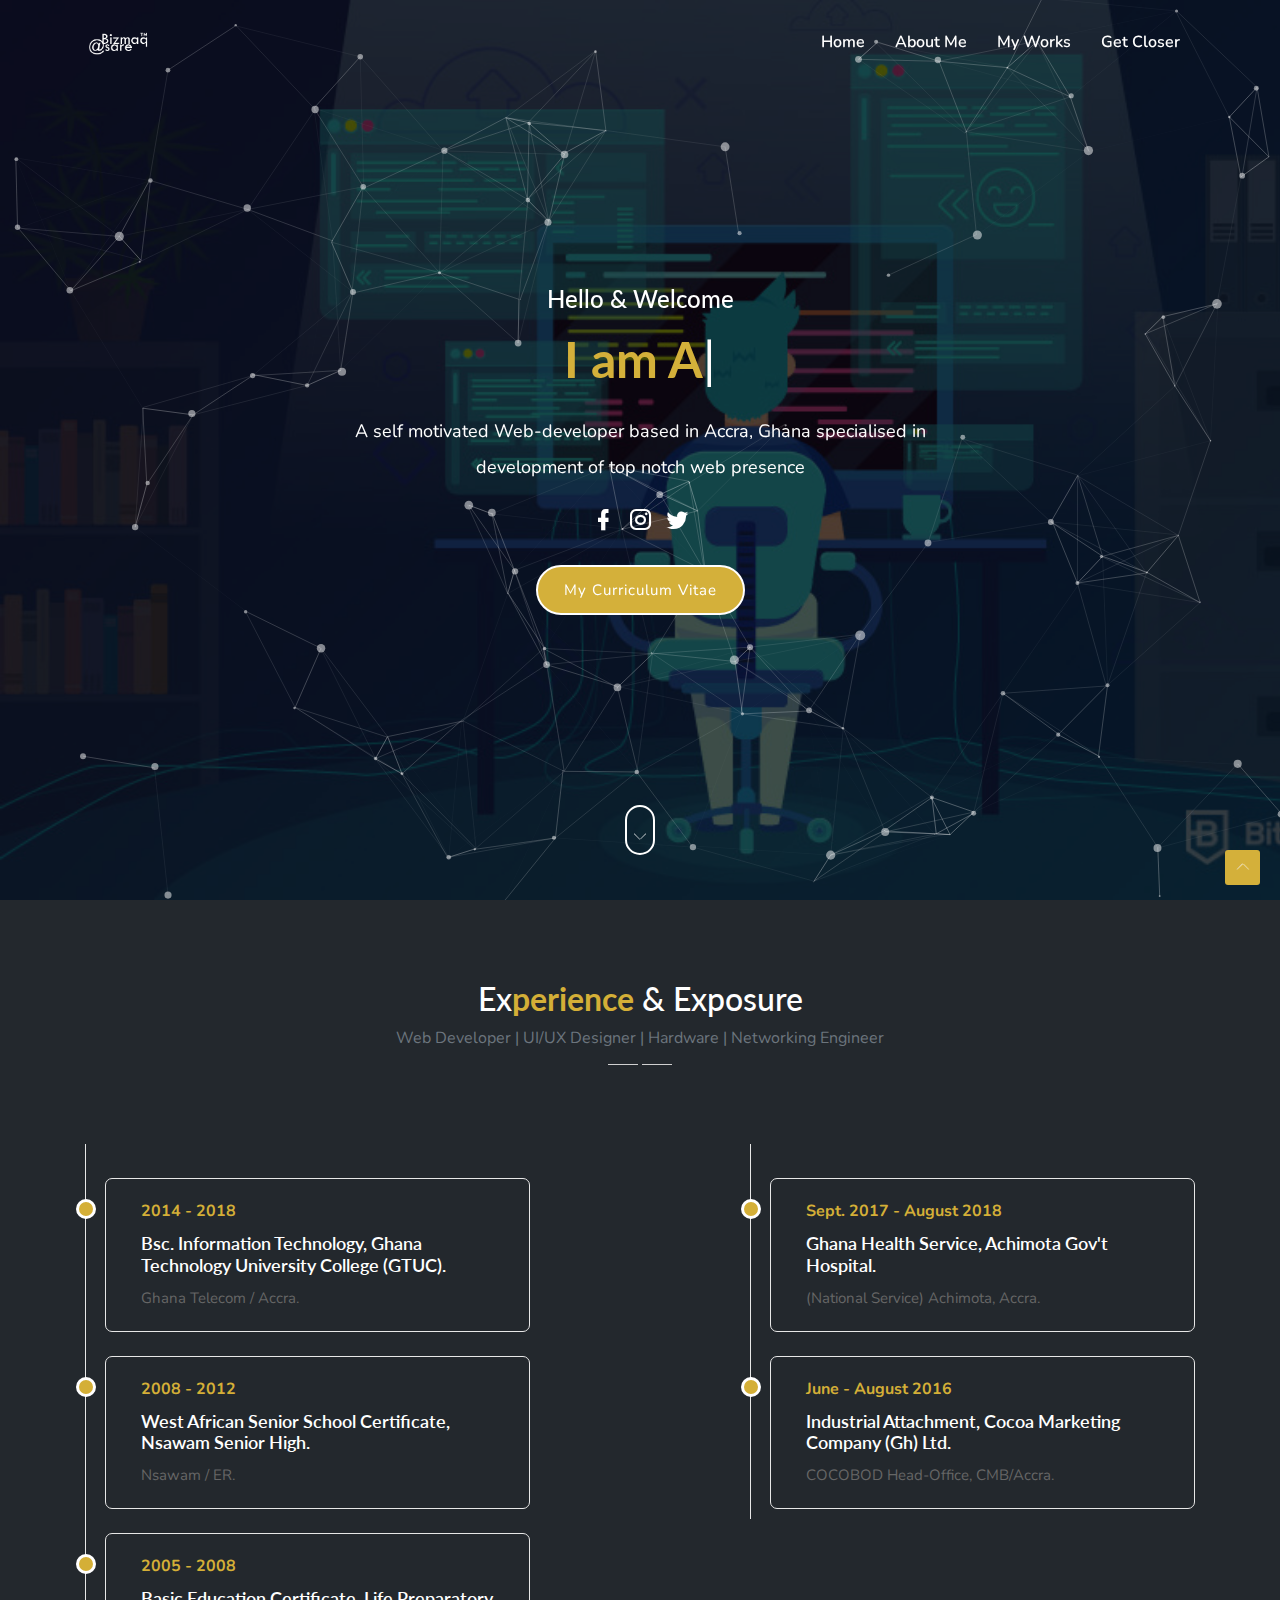
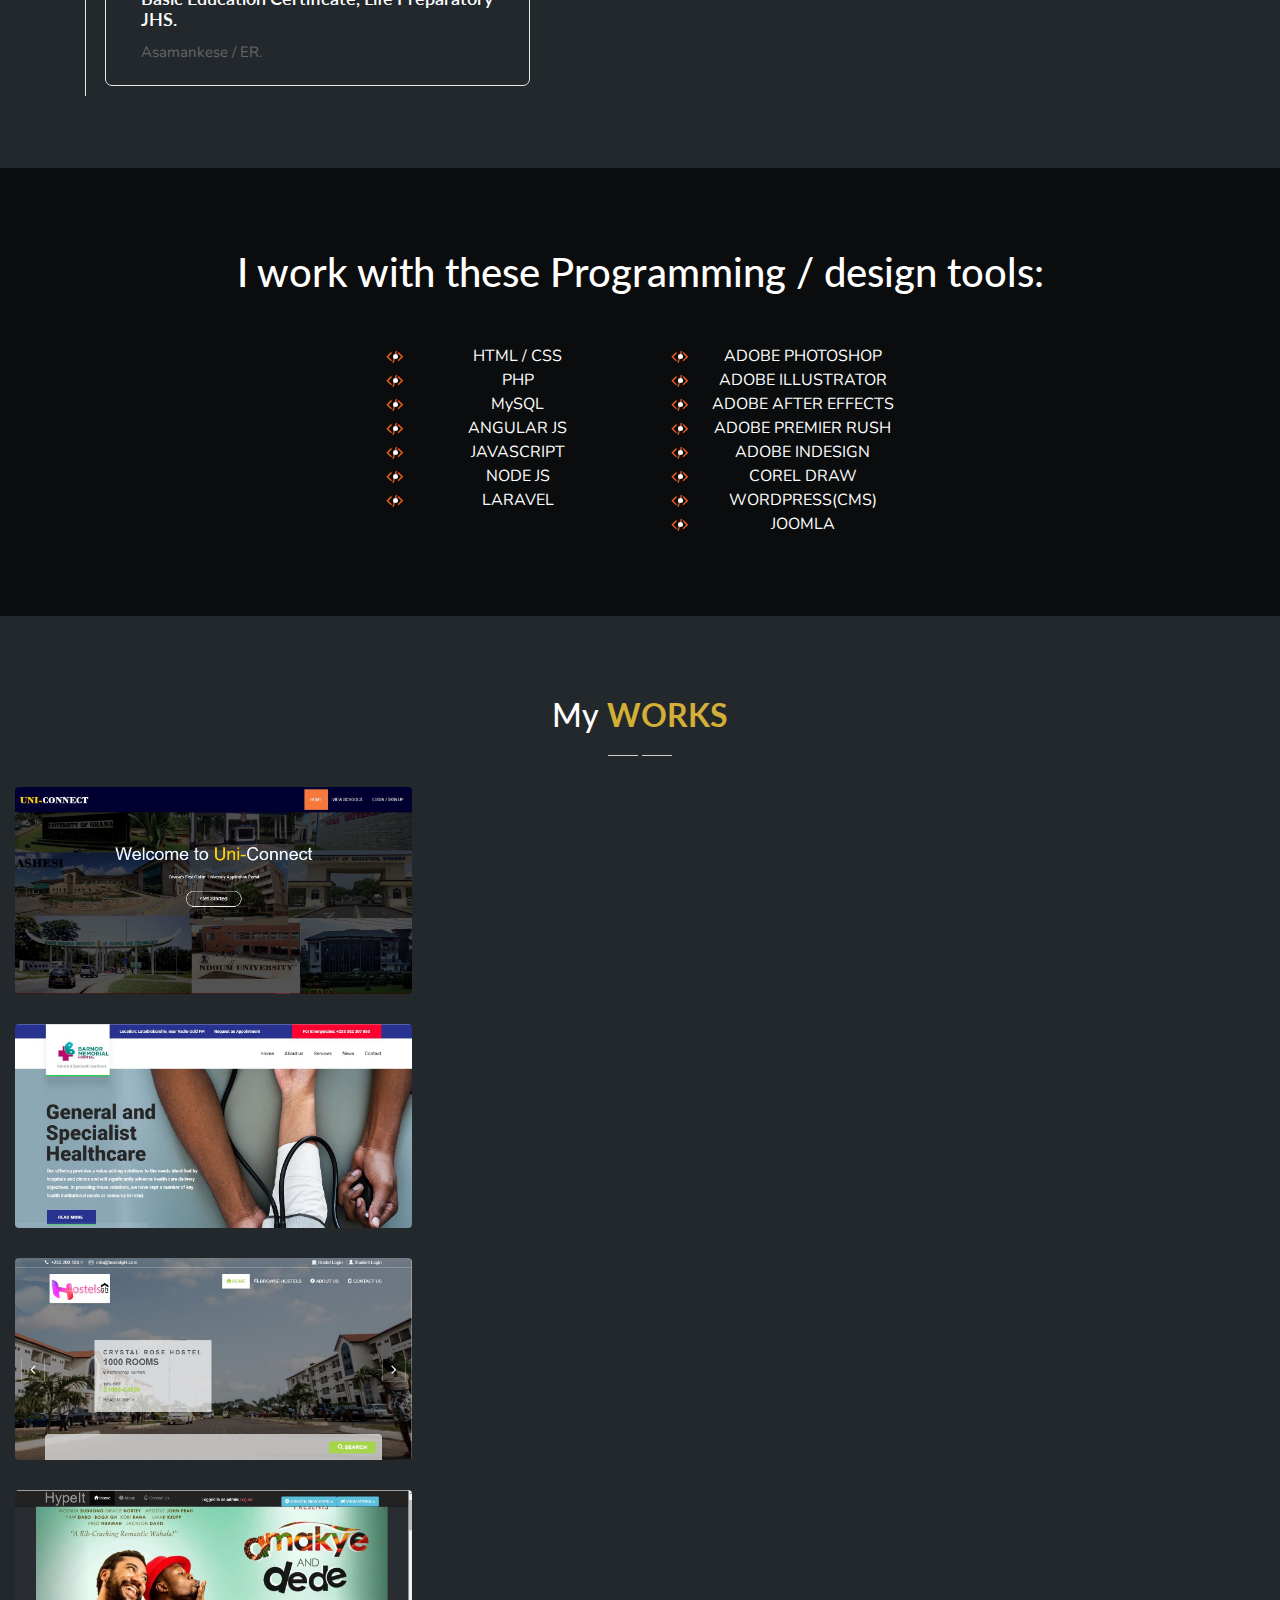
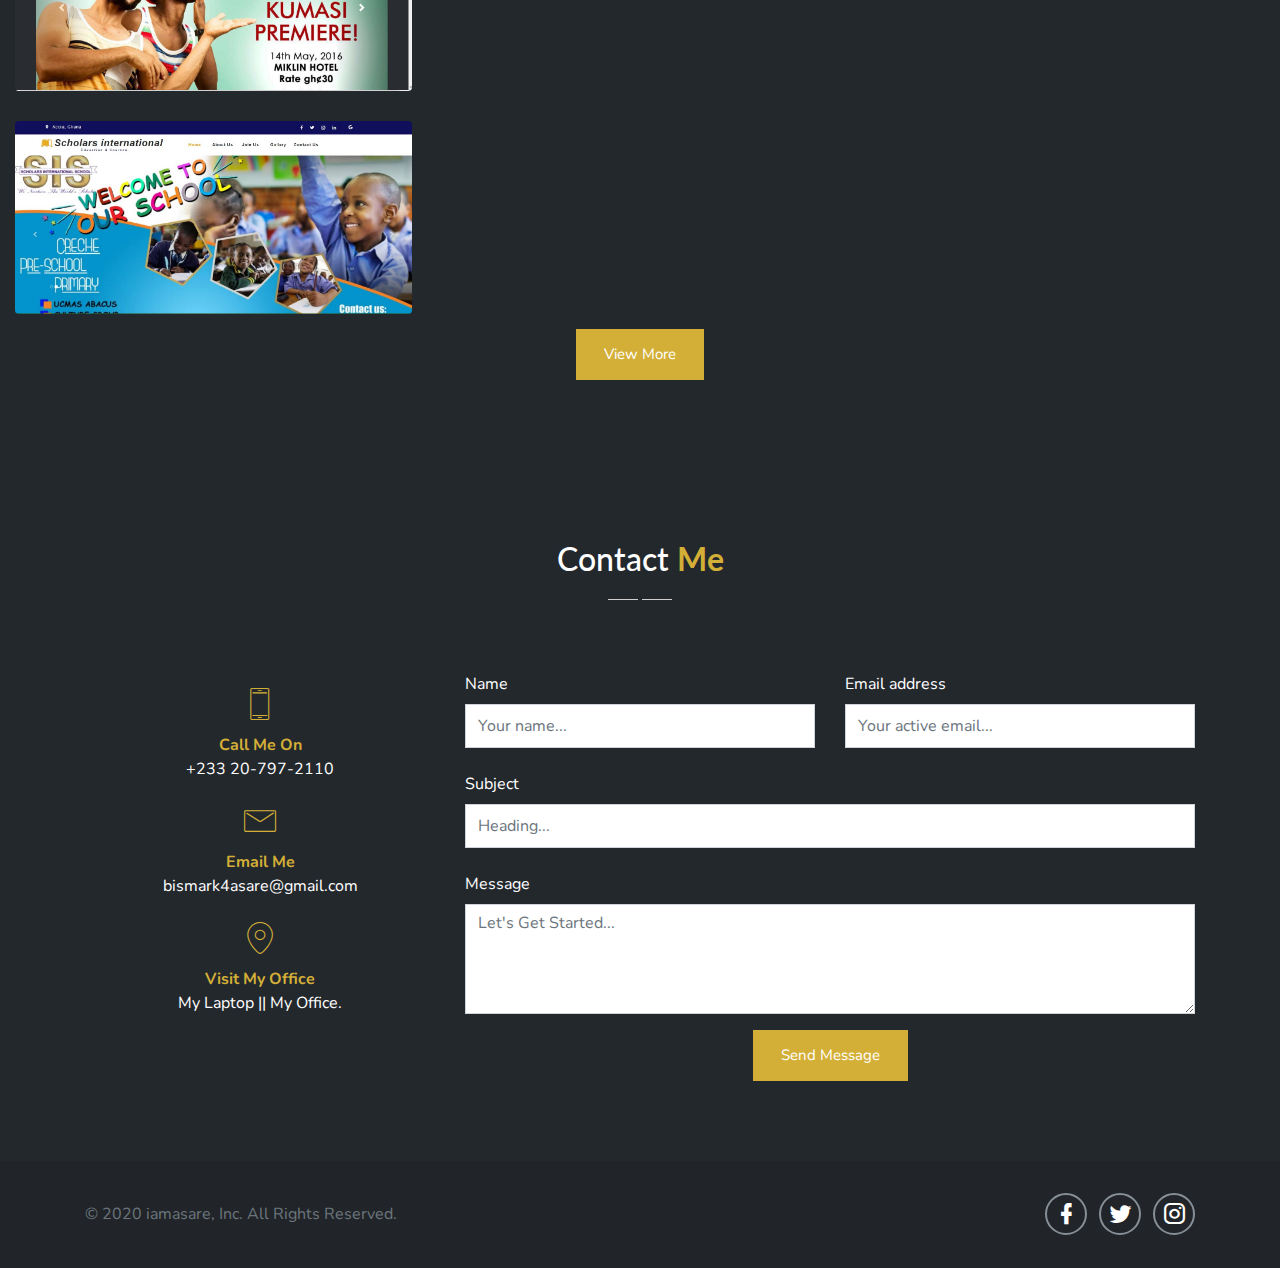
==== index.html @ 33629493 "Update index.html" ====
<!DOCTYPE html>
<html lang="en">

    <head>
        <meta charset="UTF-8">
        <meta name="viewport" content="width=device-width, initial-scale=1">
        <title>I am || Asare</title>
        <meta name="description" content="" />
        <meta name="keywords" content="" />
        <meta name="author" content="ThemesBoss" />

        <link rel="shortcut icon" href="images/favicon.ico">

        <!--Bootstrap Css-->
        <link rel="stylesheet" href="css/bootstrap.min.css" />

        <!-- Materialdesign icons Css -->
        <link rel="stylesheet" href="css/materialdesignicons.min.css">

        <!-- Mobirise icons Css -->
        <link rel="stylesheet" href="css/mobiriseicons.css">

        <!-- Magnific-popup -->
        <link rel="stylesheet" href="css/magnific-popup.css">

        <!-- Animate Css -->
        <link rel="stylesheet" href="css/animate.min.css">

        <!-- Owl Slider -->
        <link rel="stylesheet" href="css/owl.carousel.css" />
        <link rel="stylesheet" href="css/owl.theme.css" />
        <link rel="stylesheet" href="css/owl.transitions.css" />

        <!-- Custom style Css -->
        <link rel="stylesheet" href="css/style.css">
        <link rel="stylesheet" href="https://cdnjs.cloudflare.com/ajax/libs/font-awesome/4.7.0/css/font-awesome.min.css">
    </head>

    <body>

        <!-- START LOADER -->
        <div id="preloader">
            <div id="status">
                <div class="spinner">Sticulating Splines...</div>
            </div>
        </div>
        <!-- END LOADER -->

        <!-- START NAVBAR -->
        <nav class="navbar navbar-expand-lg fixed-top custom-nav sticky">
            <div class="container">
                <!-- LOGO -->
                <a class="navbar-brand logo" href="#">
                        <img src="images/logo.png" alt="" class="img-fluid logo-light"> 
                        <img src="images/logo.png" alt="" class="img-fluid logo-dark">
                    </a>

                <button class="navbar-toggler" type="button" data-toggle="collapse" data-target="#navbarCollapse" aria-controls="navbarCollapse" aria-expanded="false" aria-label="Toggle navigation">
                        <i class="mdi mdi-menu"></i>
                    </button>
                <div class="collapse navbar-collapse" id="navbarCollapse">
                    <ul class="navbar-nav ml-auto">
                        <li class="nav-item active">
                            <a href="#home" class="nav-link">Home</a>
                        </li>
                        <!-- <li class="nav-item">
                            <a href="#about" class="nav-link">About Me</a>
                        </li> 
                         <li class="nav-item">
                            <a href="#services" class="nav-link">Capabilities</a>
                        </li>-->
                        <li class="nav-item">
                            <a href="#education" class="nav-link">About Me</a>
                        </li>
                        <li class="nav-item">
                            <a href="#work" class="nav-link">My Works</a>
                        </li>
                        <!-- <li class="nav-item">
                            <a href="#client" class="nav-link">Client</a>
                        </li>
                        <li class="nav-item">
                            <a href="#blog" class="nav-link">Blog</a>
                        </li> -->
                        <li class="nav-item">
                            <a href="#contact" class="nav-link">Get Closer</a>
                        </li>
                         <!--li class="nav-item">
                            <a target="_blank" href="assets\vitae\mycvbismarkasare.pdf" class="nav-link">Download CV</a>

                        </li-->
                    </ul>
                </div>
            </div>
        </nav>
        <!-- END NAVBAR -->

         <!--START HOME-->
        <section class="section h-100vh jarallax" data-jarallax='{"speed": 0.2}' style="background-image: url('images/web-developer.jpg');    background-size: cover !important;" id="home">
            <div class="bg-overlay"></div>
            <div class="home-table">
                <div class="home-table-center">
                    <div class="container position-relative z-index">
                        <div class="row justify-content-center">
                            <div class="col-lg-12">
                                <div class="text-white text-center">
                                    <h4>Hello & Welcome</h4>
                                   <h1 class="header_title mb-0 mt-3"><span class="element font-weight-bold" data-elements="I am Asare, a Web-Developer || Graphics Designer"></span></h1>
                                    <p class="text-white mx-auto header_subtitle mt-4">A self motivated Web-developer based in Accra, Ghana specialised in development of top notch web presence</p>
                                    <ul class="social_home list-unstyled text-center">
                                        <li class="list-inline-item"><a href="https://www.facebook.com/iamasare/" target="_blank"><i class="mdi mdi-facebook"></i></a></li>
                                        <li class="list-inline-item"><a href="https://www.instagram.com/iamasaregh/" target="_blank"><i class="mdi mdi-instagram"></i></a></li>
                                        <li class="list-inline-item"><a href="https://twitter.com/iamasaregh/" target="_blank"><i class="mdi mdi-twitter"></i></a></li>
                                    </ul>
                                    <div class="header_btn">
                                    <a target="_blank" href="assets\vitae\2020-Final-MyCVBismarkAsare.pdf" class="btn btn-outline-custom btn-rounded mt-4">My Curriculum Vitae</a>
                                    </div>
                                    
                                </div>
                            </div>
                        </div>
                    </div>
                </div>
            </div>
            <div class="scroll_down">
                <a href="#about" class="scroll">
                    <i class="mbri-arrow-down text-white"></i>
                </a>
            </div>
        </section>

  
        <!-- START EXP. & EDU. -->
        <section class="section" id="education" style="padding-bottom: 0px !important">
            <div class="container">
                <div class="row justify-content-center">
                    <div class="col-lg-12">
                        <div class="text-center mx-auto section-main-title">
                            <h2>Ex<span class="font-weight-bold">perience</span> & Exposure</h2>
                            <ul class="mb-0 list-inline text-center about-work">
                                <li class="list-inline-item mr-0 text-muted">Web Developer | </li>
                                <li class="list-inline-item mr-0 text-muted">UI/UX Designer | </li>
                                <li class="list-inline-item mr-0 text-muted">Hardware | </li>
                                <li class="list-inline-item mr-0 text-muted">Networking Engineer</li>
                            </ul>
                            <div class="main-title-border">
                                <i class="mdi mdi-bar"></i>
                            </div>
                            <!--p class="text-muted mx-auto mt-2">It is a long established fact that a reader will be distracted by the readable content of a page when looking at its layout.</p-->
                        </div>
                    </div>
                </div>
                <div class="row mt-4 pt-4">
                    <div class="col-lg-5">
                        <div class="cv_edu_exp mt-3">
                            <div class="cv_edu_exp_box mt-4">
                                <div class="row">
                                    <div class="col-lg-12">
                                        <div class="cv_edu_exp_year font-weight-bold text-custom position-relative">2014 - 2018</div>
                                        <div class="cb_edu_exp_detail">
                                            <h4>Bsc. Information Technology, Ghana Technology University College (GTUC).</h4>
                                            <p class="cv_desc mb-0">Ghana Telecom / Accra.</p>
                                        </div>
                                    </div>
                                </div>
                            </div>

                            <div class="cv_edu_exp_box mt-4">
                                <div class="row">
                                    <div class="col-lg-12">
                                        <div class="cv_edu_exp_year font-weight-bold text-custom position-relative">2008 - 2012</div>
                                        <div class="cb_edu_exp_detail">
                                            <h4>West African Senior School Certificate, Nsawam Senior High.</h4>
                                            <p class="cv_desc mb-0">Nsawam / ER.</p>
                                        </div>
                                    </div>
                                </div>
                            </div>
                            <div class="cv_edu_exp_box mt-4">
                                <div class="row">
                                    <div class="col-lg-12">
                                        <div class="cv_edu_exp_year font-weight-bold text-custom position-relative">2005 - 2008</div>
                                        <div class="cb_edu_exp_detail">
                                            <h4>Basic Education Certificate, Life Preparatory JHS.</h4>
                                            <p class="cv_desc mb-0">Asamankese / ER.</p>
                                        </div>
                                    </div>
                                </div>
                            </div>
                            <!--div class="cv_edu_exp_box mt-4">
                                <div class="row">
                                    <div class="col-lg-12">
                                        <div class="cv_edu_exp_year font-weight-bold text-custom position-relative">2016 - 2017</div>
                                        <div class="cb_edu_exp_detail">
                                            <h4>UI/UX Designer, TREA Concepts Ltd.</h4>
                                            <p class="cv_desc mb-0">Dansoman Accra-Ghana.</p>
                                        </div>
                                    </div>
                                </div>
                            </div-->
                        </div>
                    </div>
                    <div class="col-lg-5 offset-lg-2">
                        <div class="cv_edu_exp mt-3">
                            
                            <div class="cv_edu_exp_box mt-4">
                                <div class="row">
                                    <div class="col-lg-12">
                                        <div class="cv_edu_exp_year font-weight-bold text-custom position-relative">Sept. 2017 - August 2018</div>
                                        <div class="cb_edu_exp_detail">
                                            <h4>Ghana Health Service, Achimota Gov't Hospital.</h4>
                                           <p class="cv_desc mb-0">(National Service) Achimota, Accra.</p>
                                        </div>
                                    </div>
                                </div>
                            </div>

                            <div class="cv_edu_exp_box mt-4">
                                <div class="row">
                                    <div class="col-lg-12">
                                        <div class="cv_edu_exp_year font-weight-bold text-custom position-relative">June - August 2016</div>
                                        <div class="cb_edu_exp_detail">
                                            <h4>Industrial Attachment, Cocoa Marketing Company (Gh) Ltd.</h4>
                                            <p class="cv_desc mb-0">COCOBOD Head-Office, CMB/Accra.</p>
                                        </div>
                                    </div>
                                </div>
                            </div>
                            <!--div class="cv_edu_exp_box mt-4">
                                <div class="row">
                                    <div class="col-lg-12">
                                        <div class="cv_edu_exp_year font-weight-bold text-custom position-relative">2016 - 2017</div>
                                        <div class="cb_edu_exp_detail">
                                            <h4>Senior Web-Developer, WebTek Ghana.</h4>
                                            <p class="cv_desc mb-0">North-Industrial Area-Accra.</p>
                                        </div>
                                    </div>
                                </div>
                            </div-->

                            
                            <!--div class="cv_edu_exp_box mt-4">
                                <div class="row">
                                    <div class="col-lg-12">
                                        <div class="cv_edu_exp_year font-weight-bold text-custom position-relative">2018 - Present</div>
                                        <div class="cb_edu_exp_detail">
                                            <h4>Lead Web-Developer, Filly Coder - Ghana</h4>
                                            <p class="cv_desc mb-0">East Legon, Accra.</p>
                                        </div>
                                    </div>
                                </div>
                            </div-->

                    
                        </div>
                    </div>
                </div>
                <br> <br> <br>
    </div>

        </section>
        <!-- END EXP. & EDU. -->

        <!--<section class="section bg-light" id="services">
            <div class="container">
                <div class="row justify-content-center">
                    <div class="col-lg-12">
                        <div class="text-center mx-auto section-main-title">
                            <h2>What <span class="font-weight-bold">I Do</span></h2>
                            <div class="main-title-border">
                                <i class="mdi mdi-dash"></i>
                            </div>
                            <!--p class="text-muted mx-auto mt-2">It is a long established fact that a reader will be distracted by the readable content of a page when looking at its layout.</p-->
                        <!--</div>
                    </div>
                </div>
                <div class="row mt-4 pt-4">
                    <div class="col-lg-4">
                        <div class="lan_box_ser text-center rounded p-4 mt-3">
                            <div class="ser_icon">
                                <i class="mbri-responsive"></i>
                            </div>
                            <div class="service-content mt-4">
                                <h5 class="font-weight-bold">Web Development</h5>
                                <p class="mt-3 text-muted mb-0">Lorem ipsum is placeholder text commonly used in the graphic, print, and publishing industries for previewing layouts and visual mockups.</p>
                            </div>
                        </div>
                    </div>
                    <div class="col-lg-4">
                        <div class="lan_box_ser text-center rounded p-4 mt-3">
                            <div class="ser_icon">
                                <i class="mbri-change-style"></i>
                            </div>
                            <div class="service-content mt-4">
                                <h5 class="font-weight-bold">Graphics & UI/UX Design</h5>
                                <p class="mt-3 text-muted mb-0">Lorem ipsum is placeholder text commonly used in the graphic, print, and publishing industries for previewing layouts and visual mockups.</p>
                            </div>
                        </div>
                    </div>
                    <div class="col-lg-4">
                        <div class="lan_box_ser text-center rounded p-4 mt-3">
                            <div class="ser_icon">
                                <i class="mbri-devices"></i>
                            </div>
                            <div class="service-content mt-4">
                                <h5 class="font-weight-bold">Computer Hardware</h5>
                                <p class="mt-3 text-muted mb-0">Lorem ipsum is placeholder text commonly used in the graphic, print, and publishing industries for previewing layouts and visual mockups.</p>
                            </div>
                        </div>
                    </div>
                </div>
                <div class="row mt-3">
                    <div class="col-lg-4">
                        <div class="lan_box_ser text-center rounded p-4 mt-3">
                            <div class="ser_icon">
                                <i class="mbri-wifi"></i>
                            </div>
                            <div class="service-content mt-4">
                                <h5 class="font-weight-bold">Networking</h5>
                                <p class="mt-3 text-muted mb-0">Lorem ipsum is placeholder text commonly used in the graphic, print, and publishing industries for previewing layouts and visual mockups.</p>
                            </div>
                        </div>
                    </div>
                    <div class="col-lg-4">
                        <div class="lan_box_ser text-center rounded p-4 mt-3">
                            <div class="ser_icon">
                                <i class="mbri-browse"></i>
                            </div>
                            <div class="service-content mt-4">
                                <h5 class="font-weight-bold">Social Media Marketing</h5>
                                <p class="mt-3 text-muted mb-0">Lorem ipsum is placeholder text commonly used in the graphic, print, and publishing industries for previewing layouts and visual mockups./p>
                            </div>
                        </div>
                    </div>
                    <div class="col-lg-4">
                        <div class="lan_box_ser text-center rounded p-4 mt-3">
                            <div class="ser_icon">
                                <i class="mbri-database"></i>
                            </div>
                            <div class="service-content mt-4">
                                <h5 class="font-weight-bold">Database Management</h5>
                                <p class="mt-3 text-muted mb-0">Lorem ipsum is placeholder text commonly used in the graphic, print, and publishing industries for previewing layouts and visual mockups.</p>
                            </div>
                        </div>
                    </div>
                </div>
            </div>
        </section-->

        <!-- START CTA -->
        <section class="section bg-cta">
            <div class="bg-overlay"></div>
            <div class="container">
                <div class="row">
                    <div class="col-lg-12">
                        <div class="text-center text-white">
                            <h1>I work with these Programming / design tools:</h1>
                            <div class="row mt-5 ">
                                    <div class="col-lg-3"></div>
                                    <div class="col-lg-3" >
                                        <ul >
                                            <li class="list" >HTML / CSS</li>
                                            <li class="list" >PHP</li>
                                            <li class="list">MySQL</li>
                                            <li class="list">ANGULAR JS</li>
                                            <li class="list">JAVASCRIPT</li>
                                            <lI class="list">NODE JS</li>
                                            <lI class="list">LARAVEL</li>
                                          </ul>
                                    </div>
                                    <div class="col-lg-3">
                                        <ul>
                                            <li class="list">ADOBE PHOTOSHOP</li>
                                            <li class="list">ADOBE ILLUSTRATOR</li>
                                            <li class="list">ADOBE AFTER EFFECTS</li>
                                            <li class="list">ADOBE PREMIER RUSH</li>
                                            <li class="list">ADOBE INDESIGN</li>
                                            <li class="list">COREL DRAW</li>
                                            <li class="list">WORDPRESS(CMS)</li>
                                            <li class="list">JOOMLA</li>
                                          </ul>
                                    </div>
                                    <div class="col-lg-3"></div>
                        </div>
                    </div>
                </div>
            </div>
        </section>
        <!-- END CTA -->

        <!--START WORK -->   
        <section class="section text-center new-bg" id="work">
            <div class="container">
                <div class="row justify-content-center">
                    <div class="col-lg-12">
                        <div class="text-center mx-auto section-main-title">
                            <h2>My<span class="font-weight-bold"> WORKS</span></h2>
                               
                            <div class="main-title-border">
                                <i class="mdi mdi-bars"></i>
                            </div>
                            <!-- <p class="text-muted mx-auto mt-2">It is a long established fact that a reader will be distracted by the readable content of a page when looking at its layout.</p> -->
                        </div>
                    </div>
                </div>
                <!-- div class="row mt-4 pt-4">
                    <ul class="col list-unstyled list-inline mb-0 text-uppercase work_menu" id="menu-filter">
                        <li class="list-inline-item"><a class="active" data-filter="*">All</a></li>
                        <li class="list-inline-item"><a class="" data-filter=".seo">Seo</a></li> 
                        <li class="list-inline-item"><a class="" data-filter=".webdesign">Web Development</a></li>
                        <li class="list-inline-item"><a class="" data-filter=".WORK">Graphic Design</a></li>
                 <li class="list-inline-item"><a class="" data-filter=".wordpress">Wordpress</a></li> 
                    </ul> 
                </div>-->
            </div>
            <!--div class="container">
                <div class="row mt-5 work-filter ">
                     <div class="col-lg-4 work_item WORK webdesign seo">
                        <a href="images/works/beautifulbeneath.png" class="img-zoom">
                            <div class="work_box">
                                <div class="work_img">
                                    <img src="images/works/beautifulbeneath.png" class="img-fluid mx-auto d-block rounded" alt="work-img">
                                </div>
                                <a target ="_blank" href="https://beautifulbeneathgh.com">  <div class="work_detail">
                                    <p class="mb-2">angular js, php, mysql</p>
                                    <h4 class="mb-0">Uni-Connect</h4>
                                </div>
                            </div>
                        </a>
                    </div>
                    
                     <div class="col-lg-4 work_item wordpress WORK webdesign">
                        <a href="images/works/beautifulbeneath.png" class="img-zoom">
                            <div class="work_box">
                                <div class="work_img">
                                    <img src="images/works/beautifulbeneath.png" class="img-fluid mx-auto d-block rounded" alt="work-img">
                                </div>
                                <div class="work_detail">
                                   <a target="_blank" href="https://beautifulbeneathgh.com"> <p class="mb-2">Wordpress,Slidepay</p>
                                    <h4 class="mb-0">Beautiful Beneath</h4>
                                </a>
                                </div>
                            </div>
                        </a>
                    </div>

                    <div class="col-lg-4 work_item webdesign web">
                        <a href="images/works/beautifulbeneath.png" class="img-zoom">
                            <div class="work_box">
                                <div class="work_img">
                                    <img src="images/works/beautifulbeneath.png" class="img-fluid mx-auto d-block rounded" alt="work-img">
                                </div>
                               <a target ="_blank" href="https://beautifulbeneathgh.com"><div class="work_detail">
                                    <p class="mb-2">html,css</p>
                                    <h4 class="mb-0">Filly Coder</h4>
                                </div>
                            </a> 
                            </div>
                        </a>
                    </div>

                    <div class="col-lg-4 work_item seo wordpress">
                        <a href="images/works/beautifulbeneath.png" class="img-zoom">
                            <div class="work_box">
                                <div class="work_img">
                                    <img src="images/works/beautifulbeneath.png" class="img-fluid mx-auto d-block rounded" alt="work-img">
                                </div>
                                <a target ="_blank" href="https://beautifulbeneathgh.com">  <div class="work_detail">
                                    <p class="mb-2">html,css,php,mysql</p>
                                    <h4 class="mb-0">Banor Hospital</h4>
                                </div>
                                </a>
                            </div>
                        </a>
                    </div>

                    <div class="col-lg-4 work_item seo webdesign">
                        <a href="images/works/beautifulbeneath.png" class="img-zoom">
                            <div class="work_box">
                                <div class="work_img">
                                    <img src="images/works/beautifulbeneath.png" class="img-fluid mx-auto d-block rounded" alt="work-img">
                                </div>
                                <div class="work_detail">
                                   <a target="_blank" href = "https://beautifulbeneathgh.com"> <p class="mb-2">html,css,php,mysql</p>
                                    <h4 class="mb-0">HypeIt</h4>
                                </a>
                                </div>
                            </div>
                        </a>
                    </div>

                    <div class="col-lg-4 work_item devlopment webdesign">
                        <a href="images/works/beautifulbeneath.png" class="img-zoom">
                            <div class="work_box">
                                <div class="work_img">
                                    <img src="images/works/beautifulbeneath.png" class="img-fluid mx-auto d-block rounded" alt="work-img">
                                </div>
                               <a target ="_blank" href="https://beautifulbeneathgh.com">   <div class="work_detail">
                                    <p class="mb-2">html,css</p>
                                    <h4 class="mb-0">Scholars International</h4>
                                </div>
                                </a>
                            </div>
                        </a>
                    </div>
                </div>
            </div>

                            <div class="row">
                                    <div class="col-lg-12 text-center">
                                        <a href="https://drive.google.com/drive/folders/1UBR8IAdLmDk1phl65FEYfY4DlBNuTjr4?usp=sharing" target="_blank"><button type="button" class="btn btn-custom" value="View More">View More</button></a> 
                                    </div>
                                </div>        
            
          </section>
        <!-END WORK ->
          </section-->

           <!--<div class="container">
                <div class="row mt-5 work-filter ">
                    <div class="col-lg-4 work_item webdesign web">
                        <a href="images/works/bbgh.png" class="img-zoom">
                            <div class="work_box">
                                <div class="work_img">
                                    <img src="images/works/bbgh.png" class="img-fluid mx-auto d-block rounded" alt="work-img">
                                </div>
                               <a target ="_blank" href="https://beautifulbeneathgh.com">
                               	<div class="work_detail">
                                    <p class="mb-2">Wordpress (CMS)</p>
                                    <h4 class="mb-0">Beautiful Beneath</h4>
                                </div>
                            </a> 
                            </div>
                        </a>
                    </div>-->

                    <div class="col-lg-4 work_item WORK webdesign seo">
                        <a href="images/works/2.jpg" class="img-zoom">
                            <div class="work_box">
                                <div class="work_img">
                                    <img src="images/works/2.jpg" class="img-fluid mx-auto d-block rounded" alt="work-img">
                                </div>
                                <a target ="_blank" href="https://uni-connect.000webhostapp.com">  
                                	<div class="work_detail">
                                    <p class="mb-2">angular js, php, mysql</p>
                                    <h4 class="mb-0">Uni-Connect</h4>
                                </div>
                            </div>
                        </a>
                    </div>

                    <div class="col-lg-4 work_item seo wordpress">
                        <a href="images/works/3.jpg" class="img-zoom">
                            <div class="work_box">
                                <div class="work_img">
                                    <img src="images/works/3.jpg" class="img-fluid mx-auto d-block rounded" alt="work-img">
                                </div>
                                <a target ="_blank" href="https://1onemike.github.io/banor/">  
                                	<div class="work_detail">
                                    <p class="mb-2">html,css,php,mysql</p>
                                    <h4 class="mb-0">Banor Hospital</h4>
                                </div>
                                </a>
                            </div>
                        </a>
                    </div>

                    <div class="col-lg-4 work_item wordpress WORK webdesign">
                        <a href="images/works/5.jpg" class="img-zoom">
                            <div class="work_box">
                                <div class="work_img">
                                    <img src="images/works/5.jpg" class="img-fluid mx-auto d-block rounded" alt="work-img">
                                </div>
                                <div class="work_detail">
                                   <a target="_blank" href="https://hostelsgh.000webhostapp.com"> 
                                   	<p class="mb-2">html,css,php,mysql</p>
                                    <h4 class="mb-0">HostelsGh</h4>
                                </a>
                                </div>
                            </div>
                        </a>
                    </div>

                    <div class="col-lg-4 work_item seo webdesign">
                        <a href="images/works/6.jpg" class="img-zoom">
                            <div class="work_box">
                                <div class="work_img">
                                    <img src="images/works/6.jpg" class="img-fluid mx-auto d-block rounded" alt="work-img">
                                </div>
                                <div class="work_detail">
                                   <a target="_blank" href = "http://hypeit.000webhostapp.com/"> 
                                   	<p class="mb-2">html,css,php,mysql</p>
                                    <h4 class="mb-0">HypeIt</h4>
                                </a>
                                </div>
                            </div>
                        </a>
                    </div>

                    <div class="col-lg-4 work_item devlopment webdesign">
                        <a href="images/works/4.jpg" class="img-zoom">
                            <div class="work_box">
                                <div class="work_img">
                                    <img src="images/works/4.jpg" class="img-fluid mx-auto d-block rounded" alt="work-img">
                                </div>
                               <a target ="_blank" href="https://1onemike.github.io/scholars/">   
                               	<div class="work_detail">
                                    <p class="mb-2">html,css</p>
                                    <h4 class="mb-0">Scholars International</h4>
                                </div>
                                </a>
                            </div>
                        </a>
                    </div>
                </div>
                  <div class="row">
                     <div class="col-lg-12 text-center">
                        <a href="https://drive.google.com/drive/folders/1UBR8IAdLmDk1phl65FEYfY4DlBNuTjr4?usp=sharing" target="_blank">
                        	<button type="button" class="btn btn-custom" value="View More">View More</button></a> 
                        </div>
                    </div>        
            </div>
        </section>
        <!--END WORK -->
        
        <!-- CONTACT FORM START-->
        <section class="section " id="contact">
            <div class="container">
                <div class="row justify-content-center">
                    <div class="col-lg-12">
                        <div class="text-center mx-auto section-main-title">
                            <h2>Contact <span class="font-weight-bold">Me</span></h2>
                            <div class="main-title-border">
                                <i class="mdi mdi-bars"></i>
                            </div>
                            <!--p class="text-muted mx-auto mt-2">It is a long established fact that a reader will be distracted by the readable content of a page when looking at its layout.</p-->
                        </div>
                    </div>
                </div>  
                <div class="row mt-4 pt-4">
                    <div class="col-lg-4">
                        <div class="text-center mt-4">
                            <div>
                                <i class="mbri-mobile2 text-custom h2"></i>
                            </div>
                            <div class="mt-2">
                                <p class="mb-0 font-weight-bold">Call Me On</p>
                                <p class="text-unmuted">+233 20-797-2110</p>
                            </div>
                        </div>
                        <div class="text-center mt-4">
                            <div>
                                <i class="mbri-letter text-custom h2"></i>
                            </div>
                            <div class="mt-2">
                                <p class="mb-0 font-weight-bold">Email Me</p>
                                <p class="text-unmuted">bismark4asare@gmail.com</p>
                            </div>
                        </div>
                        <div class="text-center mt-4">
                            <div>
                                <i class="mbri-pin text-custom h2"></i>
                            </div>
                            <div class="mt-2">
                                <p class="mb-0 font-weight-bold">Visit My Office</p>
                                <p class="text-unmuted">My Laptop || My Office.</p>
                            </div>
                        </div>
                    </div>
                    <div class="col-lg-8">
                        <div class="contact_form">
                            <form>
                                <div class="row">
                                    <div class="col-lg-6">
                                        <div class="form-group mt-2">
                                            <label for="name" class="font-weight">Name</label>
                                            <input name="name" id="name" type="text" class="form-control" placeholder="Your name..." required="">
                                        </div>
                                    </div>
                                    <div class="col-lg-6">
                                        <div class="form-group mt-2">
                                            <label for="email" class="font-weight">Email address</label>
                                            <input name="email" id="email" type="email" class="form-control" placeholder="Your active email..."  required="">
                                        </div>
                                    </div>
                                    <div class="col-lg-12">
                                        <div class="form-group mt-2">
                                            <label for="subject" class="font-weight">Subject</label>
                                            <input type="text" class="form-control" id="subject" placeholder="Heading..."  required=""/>
                                        </div>
                                    </div>
                                </div>
                                <div class="row">
                                    <div class="col-lg-12">
                                        <div class="form-group mt-2">
                                            <label for="comments" class="font-weight">Message</label>
                                            <textarea name="comments" id="comments" rows="4" class="form-control" placeholder="Let's Get Started..." required=""></textarea>
                                        </div>
                                    </div>
                                </div>
                                <div class="row">
                                    <div class="col-sm-12 text-center">
                                        <input type="submit" class="btn btn-custom" value="Send Message">
                                    </div>
                                </div>
                            </form>
                        </div> 
                    </div>
                </div>                          
            </div>
        </section> 
        <!-- CONTACT FORM END-->

         <!-- START FOOTER -->
        <section class="bg-light">
            <div class="container">
                <div class="row pt-4 pb-4">
                    <div class="col-lg-12">
                        <div class="float-left float_none mt-2 mb-2">
                            <p class="copy-rights text-muted mb-0">&copy; 2020 iamasare, Inc. All Rights Reserved.</p>
                        </div>
                        <div class="float-right float_none mt-2 mb-2">
                            <ul class="list-inline fot_social mb-0">
                                <li class="list-inline-item"><a href="https://www.facebook.com/iamasare/" class="social-icon text-muted" target="_blank"><i class="mdi mdi-facebook"></i></a></li>
                                <li class="list-inline-item"><a href="https://www.facebook.com/iamasaregh/" class="social-icon text-muted" target="_blank"><i class="mdi mdi-twitter"></i></a></li>
                                <li class="list-inline-item"><a href="https://www.facebook.com/iamasaregh/" class="social-icon text-muted" target="_blank"><i class="mdi mdi-instagram"></i></a></li></a></li>
                            </ul>
                        </div>
                    </div>
                </div>
            </div>
        </section>
        <!-- END FOOTER -->

        <!-- BACK TO TOP -->    
        <a href="#" class="back_top"> <i class="mbri-arrow-up"> </i> </a>


        <!-- JAVASCRIPTS -->
        <script src="js/jquery.min.js"></script>
        <script src="js/popper.min.js"></script>
        <script src="js/bootstrap.min.js"></script>
        <!--EASING JS-->
        <script src="js/jquery.easing.min.js"></script>
        <script src="js/scrollspy.min.js"></script>
        <!-- TYPED -->
        <script src="js/typed.js"></script>         
        <!-- MFP JS -->
        <script src="js/jquery.magnific-popup.min.js"></script>
        <!--PORTFOLIO FILTER JS-->
        <script src="js/isotope.js"></script>   
        <!--PARTICLES ANIMATE JS-->
        <script src="js/particles.js"></script>  
        <script src="js/particles.app.js"></script>      
        <!-- OWL CAROUSEL -->
        <script src="js/owl.carousel.min.js"></script>
        <!--CUSTOM JS-->
        <script src="js/custom.js"></script>
        <script>
            $(".element").each(function() {
                var $this = $(this);
                $this.typed({
                    strings: $this.attr('data-elements').split(','),
                    typeSpeed: 100,
                    backDelay: 3000
                });
            });
        </script>

       <!-- BEGIN JIVOSITE CODE {literal} -->
<script type='text/javascript'>
(function(){ var widget_id = '7fPLtXZfM3';
var s = document.createElement('script'); s.type = 'text/javascript'; s.async = true; s.src = '//code.jivosite.com/script/widget/'+widget_id; var ss = document.getElementsByTagName('script')[0]; ss.parentNode.insertBefore(s, ss);})();</script>
<!-- {/literal} END JIVOSITE CODE -->
    </body>
</html>
---- css/mobiriseicons.css ----
@font-face {
  font-family: 'MobiriseIcons';
  src:  url('../fonts/MobiriseIcons.eot?5dqoim');
  src:  url('../fonts/MobiriseIcons.eot?5dqoim#iefix') format('embedded-opentype'),
    url('../fonts/mobirise.ttf?5dqoim') format('truetype'),
    url('../fonts/mobirise.woff?5dqoim') format('woff'),
    url('../fonts/MobiriseIcons.svg?5dqoim#MobiriseIcons') format('svg');
  font-weight: normal;
  font-style: normal;
}

[class^="mbri-"], [class*=" mbri-"] {
  /* use !important to prevent issues with browser extensions that change fonts */
  font-family: 'MobiriseIcons' !important;
  speak: none;
  font-style: normal;
  font-weight: normal;
  font-variant: normal;
  text-transform: none;
  line-height: 1;

  /* Better Font Rendering =========== */
  -webkit-font-smoothing: antialiased;
  -moz-osx-font-smoothing: grayscale;
}

.mbri-add-submenu:before {
  content: "\e900";
}
.mbri-alert:before {
  content: "\e901";
}
.mbri-align-center:before {
  content: "\e902";
}
.mbri-align-justify:before {
  content: "\e903";
}
.mbri-align-left:before {
  content: "\e904";
}
.mbri-align-right:before {
  content: "\e905";
}
.mbri-android:before {
  content: "\e906";
}
.mbri-apple:before {
  content: "\e907";
}
.mbri-arrow-down:before {
  content: "\e908";
}
.mbri-arrow-next:before {
  content: "\e909";
}
.mbri-arrow-prev:before {
  content: "\e90a";
}
.mbri-arrow-up:before {
  content: "\e90b";
}
.mbri-bold:before {
  content: "\e90c";
}
.mbri-bookmark:before {
  content: "\e90d";
}
.mbri-bootstrap:before {
  content: "\e90e";
}
.mbri-briefcase:before {
  content: "\e90f";
}
.mbri-browse:before {
  content: "\e910";
}
.mbri-bulleted-list:before {
  content: "\e911";
}
.mbri-calendar:before {
  content: "\e912";
}
.mbri-camera:before {
  content: "\e913";
}
.mbri-cart-add:before {
  content: "\e914";
}
.mbri-cart-full:before {
  content: "\e915";
}
.mbri-cash:before {
  content: "\e916";
}
.mbri-change-style:before {
  content: "\e917";
}
.mbri-chat:before {
  content: "\e918";
}
.mbri-clock:before {
  content: "\e919";
}
.mbri-close:before {
  content: "\e91a";
}
.mbri-cloud:before {
  content: "\e91b";
}
.mbri-code:before {
  content: "\e91c";
}
.mbri-contact-form:before {
  content: "\e91d";
}
.mbri-credit-card:before {
  content: "\e91e";
}
.mbri-cursor-click:before {
  content: "\e91f";
}
.mbri-cust-feedback:before {
  content: "\e920";
}
.mbri-database:before {
  content: "\e921";
}
.mbri-delivery:before {
  content: "\e922";
}
.mbri-desktop:before {
  content: "\e923";
}
.mbri-devices:before {
  content: "\e924";
}
.mbri-down:before {
  content: "\e925";
}
.mbri-download:before {
  content: "\e926";
}
.mbri-drag-n-drop:before {
  content: "\e927";
}
.mbri-drag-n-drop2:before {
  content: "\e928";
}
.mbri-edit:before {
  content: "\e929";
}
.mbri-edit2:before {
  content: "\e92a";
}
.mbri-error:before {
  content: "\e92b";
}
.mbri-extension:before {
  content: "\e92c";
}
.mbri-features:before {
  content: "\e92d";
}
.mbri-file:before {
  content: "\e92e";
}
.mbri-flag:before {
  content: "\e92f";
}
.mbri-folder:before {
  content: "\e930";
}
.mbri-gift:before {
  content: "\e931";
}
.mbri-github:before {
  content: "\e932";
}
.mbri-globe-2:before {
  content: "\e933";
}
.mbri-globe:before {
  content: "\e934";
}
.mbri-growing-chart:before {
  content: "\e935";
}
.mbri-hearth:before {
  content: "\e936";
}
.mbri-help:before {
  content: "\e937";
}
.mbri-home:before {
  content: "\e938";
}
.mbri-hot-cup:before {
  content: "\e939";
}
.mbri-idea:before {
  content: "\e93a";
}
.mbri-image-gallery:before {
  content: "\e93b";
}
.mbri-image-slider:before {
  content: "\e93c";
}
.mbri-info:before {
  content: "\e93d";
}
.mbri-italic:before {
  content: "\e93e";
}
.mbri-key:before {
  content: "\e93f";
}
.mbri-laptop:before {
  content: "\e940";
}
.mbri-layers:before {
  content: "\e941";
}
.mbri-left-right:before {
  content: "\e942";
}
.mbri-left:before {
  content: "\e943";
}
.mbri-letter:before {
  content: "\e944";
}
.mbri-like:before {
  content: "\e945";
}
.mbri-link:before {
  content: "\e946";
}
.mbri-lock:before {
  content: "\e947";
}
.mbri-login:before {
  content: "\e948";
}
.mbri-logout:before {
  content: "\e949";
}
.mbri-magic-stick:before {
  content: "\e94a";
}
.mbri-map-pin:before {
  content: "\e94b";
}
.mbri-menu:before {
  content: "\e94c";
}
.mbri-mobile:before {
  content: "\e94d";
}
.mbri-mobile2:before {
  content: "\e94e";
}
.mbri-mobirise:before {
  content: "\e94f";
}
.mbri-more-horizontal:before {
  content: "\e950";
}
.mbri-more-vertical:before {
  content: "\e951";
}
.mbri-music:before {
  content: "\e952";
}
.mbri-new-file:before {
  content: "\e953";
}
.mbri-numbered-list:before {
  content: "\e954";
}
.mbri-opened-folder:before {
  content: "\e955";
}
.mbri-pages:before {
  content: "\e956";
}
.mbri-paper-plane:before {
  content: "\e957";
}
.mbri-paperclip:before {
  content: "\e958";
}
.mbri-photo:before {
  content: "\e959";
}
.mbri-photos:before {
  content: "\e95a";
}
.mbri-pin:before {
  content: "\e95b";
}
.mbri-play:before {
  content: "\e95c";
}
.mbri-plus:before {
  content: "\e95d";
}
.mbri-preview:before {
  content: "\e95e";
}
.mbri-print:before {
  content: "\e95f";
}
.mbri-protect:before {
  content: "\e960";
}
.mbri-question:before {
  content: "\e961";
}
.mbri-quote-left:before {
  content: "\e962";
}
.mbri-quote-right:before {
  content: "\e963";
}
.mbri-redo:before {
  content: "\e964";
}
.mbri-refresh:before {
  content: "\e965";
}
.mbri-responsive:before {
  content: "\e966";
}
.mbri-right:before {
  content: "\e967";
}
.mbri-rocket:before {
  content: "\e968";
}
.mbri-sad-face:before {
  content: "\e969";
}
.mbri-sale:before {
  content: "\e96a";
}
.mbri-save:before {
  content: "\e96b";
}
.mbri-search:before {
  content: "\e96c";
}
.mbri-setting:before {
  content: "\e96d";
}
.mbri-setting2:before {
  content: "\e96e";
}
.mbri-setting3:before {
  content: "\e96f";
}
.mbri-share:before {
  content: "\e970";
}
.mbri-shopping-bag:before {
  content: "\e971";
}
.mbri-shopping-basket:before {
  content: "\e972";
}
.mbri-shopping-cart:before {
  content: "\e973";
}
.mbri-sites:before {
  content: "\e974";
}
.mbri-smile-face:before {
  content: "\e975";
}
.mbri-speed:before {
  content: "\e976";
}
.mbri-star:before {
  content: "\e977";
}
.mbri-success:before {
  content: "\e978";
}
.mbri-sun:before {
  content: "\e979";
}
.mbri-sun2:before {
  content: "\e97a";
}
.mbri-tablet-vertical:before {
  content: "\e97b";
}
.mbri-tablet:before {
  content: "\e97c";
}
.mbri-target:before {
  content: "\e97d";
}
.mbri-timer:before {
  content: "\e97e";
}
.mbri-to-ftp:before {
  content: "\e97f";
}
.mbri-to-local-drive:before {
  content: "\e980";
}
.mbri-touch-swipe:before {
  content: "\e981";
}
.mbri-touch:before {
  content: "\e982";
}
.mbri-trash:before {
  content: "\e983";
}
.mbri-underline:before {
  content: "\e984";
}
.mbri-undo:before {
  content: "\e985";
}
.mbri-unlink:before {
  content: "\e986";
}
.mbri-unlock:before {
  content: "\e987";
}
.mbri-up-down:before {
  content: "\e988";
}
.mbri-up:before {
  content: "\e989";
}
.mbri-update:before {
  content: "\e98a";
}
.mbri-upload:before {
  content: "\e98b";
}
.mbri-user:before {
  content: "\e98c";
}
.mbri-user2:before {
  content: "\e98d";
}
.mbri-users:before {
  content: "\e98e";
}
.mbri-video-play:before {
  content: "\e98f";
}
.mbri-video:before {
  content: "\e990";
}
.mbri-watch:before {
  content: "\e991";
}
.mbri-website-theme:before {
  content: "\e992";
}
.mbri-wifi:before {
  content: "\e993";
}
.mbri-windows:before {
  content: "\e994";
}
.mbri-zoom-out:before {
  content: "\e995";
}
---- css/style.css ----
/*
------------------------------------------------------------------------
* Template Name    : Elvish | Responsive Bootstrap 4 Personal Template * 
* Author           : ThemesBoss                                        *
* Version          : 1.0.0                                             *
* Created          : May 2018                                        *
* File Description : Main Css file of the template                     *
*-----------------------------------------------------------------------
*/

/***********************
    1.BASIC           
    2.HELPER
    3.NAVBAR
    4.HOME
    5.ABOUT ME
    6.SERVICES
    7.FUNFACTS
    8.EDUCATION & EXPERIANCE
    9.CTA SECTION
    10.WORK
    11.CLIENT
    12.GREATE PEOPLE
    13.SUBCRIBE SECTION
    14.BLOG
    15.CONTACT US
    16.FOOTER
    17.RESPONSIVE
************************/

@import url('https://fonts.googleapis.com/css?family=Nunito:400,600,700|Lato:400,700');

/*======================
        1.BASIC
========================*/

body {
    font-family: 'Nunito', sans-serif;
     overflow-x: hidden !important;
    background: #212529;
}

.mdi-asterisk:before {
    content: "\F6C3";
    color:#F26522;
}
.font-weight-bold{
    color: #D4AF37;
}
.font-weight{
    color: #fff;
}

hr{
    margin-top: 1rem;
    margin-bottom: 1rem;
    border: 0;
    border-top: 1px solid #F26522;
}


.list:before{
    content: '\f121';font-family: 'FontAwesome';float: left;margin-left: -1.5em;color: #F26522; 
}
.list{
    color: white;
}

.text-white{
    color:white;
}

h1,
h2,
h3,
h4,
h5,
h6 {
    font-family: 'Lato', sans-serif;
    color :#fff;
}

a,
a:hover,
a:focus,
button,
button:focus {
    text-decoration: none !important;
    outline: none !important;
    box-shadow: none !important;
}

::selection {
    background: rgba(166, 175, 189, 0.3);
}

::-moz-selection {
    background: rgba(166, 175, 189, 0.3);
}

#preloader {
    position: fixed;
    top: 0;
    left: 0;
    right: 0;
    bottom: 0;
    background-color: #fff;
    z-index: 9999999;
}

#status {
    width: 40px;
    height: 40px;
    position: absolute;
    left: 50%;
    top: 50%;
    margin: -20px 0 0 -20px;
}

.spinner {
    margin: 0 auto;
    font-size: 10px;
    position: relative;
    text-indent: -9999em;
    border-top: 5px solid rgba(0, 0, 0, 0.2);
    border-right: 5px solid rgba(0, 0, 0, 0.2);
    border-bottom: 5px solid rgba(0, 0, 0, 0.2);
    border-left: 5px solid #000;
    -webkit-transform: translateZ(0);
    -ms-transform: translateZ(0);
    transform: translateZ(0);
    -webkit-animation: load8 1.1s infinite linear;
    animation: load8 1.1s infinite linear;
}

.spinner,
.spinner:after {
    border-radius: 50%;
    width: 40px;
    height: 40px;
}

@-webkit-keyframes load8 {
    0% {
        -webkit-transform: rotate(0deg);
        transform: rotate(0deg);
    }
    100% {
        -webkit-transform: rotate(360deg);
        transform: rotate(360deg);
    }
}

@keyframes load8 {
    0% {
        -webkit-transform: rotate(0deg);
        transform: rotate(0deg);
    }
    100% {
        -webkit-transform: rotate(360deg);
        transform: rotate(360deg);
    }
}   

.back_top {
    text-align: center;
    position: fixed;
    bottom: 15px;
    height: 35px;
    width: 35px;
    background-color: #D4AF37;
    z-index: 10000;
    border-radius: 3px;
    right: 20px;
    transition: all 0.5s;
}

.back_top i {
    color: #fff;
    line-height: 35px;
    font-size: 12px;
    display: block;
}

/*==========================
        2.HELPER
============================*/

.section {
    padding-top: 80px;
    padding-bottom: 80px;
    position: relative;
    background: #23282d;
}

.bg-dark {
    background-color: #000;
}

.bg-custom{
    background-color: #F26522;
}

.text-dark {
    color: #000 !important;
}

.text-muted {
    color: #fff;
}
p.text-unmuted {
    color: #fff;
}

.text-custom {
    color: #D4AF37 !important;
}

.text-danger {
    color: #E64236;
}

.text-green {
    color: #33D287;
}

.text-blue {
    color: #4285F3;
}

.text-yellow {
    color: #FCBB03;
}

.text-purple {
    color: #5859FE;
}

.h-100vh {
    height: 100vh;
}

.z-index {
    z-index: 2;
}

.bg-custom {
    background-color: #F26522;
}

.section-main-title {
    max-width: 570px;
}

.main-title-border::after,
.main-title-border::before {
    display: inline-block;
    margin-top: -7px;
    vertical-align: middle;
    content: "";
    background-color: #d0d0d0;
    width: 30px;
    height: 1px;
}

.main-title-border i {
    font-size: 20px;
}

.bg-overlay-gredient {
    background: linear-gradient(32deg, rgba(18, 166, 181, 0.8) 0%, rgba(16, 12, 242, 0.7) 100%);
    position: absolute;
    top: 0;
    right: 0;
    left: 0;
    bottom: 0;
    width: 100%;
    height: 100%;
}

.bg-overlay {
    background: rgba(0, 0, 0, 0.7);
    position: absolute;
    top: 0;
    right: 0;
    left: 0;
    bottom: 0;
    width: 100%;
    height: 100%;
}

.btn {
    padding: 12px 26px;
}

.btn-rounded {
    border-radius: 30px;
}

.btn-outline-custom {
    background-color: #d4af37;
    border: 2px solid #fff;
    color: #fff;
    letter-spacing: 1px;
    transition: all 0.5s;
    font-size: 15px;
}

.btn-outline-custom:hover,
.btn-outline-custom:focus,
.btn-outline-custom:active,
.btn-outline-custom.active,
.btn-outline-custom.focus,
.btn-outline-custom:active,
.btn-outline-custom:focus,
.btn-outline-custom:hover,
.open>.dropdown-toggle.btn-outline-custom {
    background-color: #d4af37 !important;
    border: none !important;
    color: #fff !important;
}

.btn-custom {
    background-color: #D4AF37;
    border: 2px solid #D4AF37;
    color: #fff;
    transition: all 0.5s;
    font-size: 15px;
    text-transform: capitalize;
}

.btn-custom:hover,
.btn-custom:focus,
.btn-custom:active,
.btn-custom.active,
.btn-custom.focus,
.btn-custom:active,
.btn-custom:focus,
.btn-custom:hover,
.open>.dropdown-toggle.btn-custom {
    background-color: #D4AF37;
    border-color: #D4AF37;
    color: #f3f3f3;
}

/*==========================
        3.NAVBAR
============================*/

.custom-nav {
    padding: 15px 0px;
    width: 100%;
    border-radius: 0px;
    z-index: 999;
    margin-bottom: 0px;
    transition: all 0.5s ease-in-out;
    background-color: transparent;
}

.custom-nav.stickyadd {
    background-color: #212529d4;
    padding: 8px 0;
    box-shadow: 0px 0px 18px 1px rgba(0, 0, 0, 0.1);
}

.custom-nav .navbar-nav li a {
    color: white;
    font-size: 16px;
    background-color: transparent !important;
    padding: 15px 0;
    margin: 0 7px;
    font-weight: 600;
    transition: all 0.4s;
}

.navbar-toggler {
    font-size: 24px;
    margin-top: 5px;
    margin-bottom: 0px;
    color: #ffffff;
}

.custom-nav .navbar-nav li.active a,
.custom-nav .navbar-nav li a:hover,
.custom-nav .navbar-nav li a:active {
    color: #fff !important;
}

.custom-nav.stickyadd .navbar-nav li.active a,
.custom-nav.stickyadd .navbar-nav li a:hover,
.custom-nav.stickyadd .navbar-nav li a:active {
    color: #D4AF37 !important;
}

.custom-nav.stickyadd .navbar-nav li a {
    color: #fff !important;
}

.navbar-toggle {
    font-size: 24px;
    margin-top: 5px;
    margin-bottom: 0px;
    color: #ffffff;
}

.nav .open>a,
.nav .open>a:focus,
.nav .open>a:hover {
    background-color: transparent;
    border-color: #337ab7;
}

.logo .logo-light {
    display: inline-block;
}

.stickyadd .logo .logo-dark {
    display: inline-block;
}

.stickyadd .logo .logo-light {
    display: none;
}

.logo .logo-dark {
    display: none;
}

.custom-nav .navbar-brand.logo img {
    height: 28px;
}

/*==========================
        4.HOME
============================*/

.home-bg {
    background-image: url(../images/home-bg.jpg);
    background-position: center center;
    background-size: cover;
    position: relative;
    background-attachment: fixed;
}

.home-table-center {
    display: table-cell;
    vertical-align: middle;
}

.home-table {
    display: table;
    width: 100%;
    height: 100%;
}

.header_btn span {
    position: relative;
    top: 14px;
}
.mdi {
    color: #fff;
    font-size: 25px;
}
ul {
    margin-bottom: 0rem !important;
}

.header_title {
    font-size: 50px;
    font-weight: 400;
    line-height: 1.2
}

.header_subtitle {
    line-height: 2.0;
    font-size: 18px;
    max-width: 600px;
}

.scroll_down {
    position: absolute;
    bottom: 5vh;
    width: 100%;
    text-align: center;
    color: #fff;
    font-size: 13px;
    z-index: 8;
}

.scroll_down i {
    position: relative;
    -webkit-animation: bounce 2s infinite;
    animation: bounce 2s infinite;
    height: 50px;
    width: 30px;
    line-height: 60px;
    border-radius: 30px;
    border: 2px solid #ffffff;
    display: inline-block;
    color: #fff;
    font-size: 12px;
}

.scroll_down i:after {
    content: "";
    position: absolute;
    top: 0;
    left: 0;
    width: 100%;
    height: 100%;
    border-radius: 50%;
    z-index: -1;
    transition: all .2s;
}


/*----DEMO 5/6/7/8----*/

.creative:after {
    content: "";
    position: absolute;
    bottom: -40px;
    left: 0;
    z-index: 1;
    width: 100%;
    height: 100px;
    background: transparent;
    background-size: 100% 100%;
    background-image: url(../images/bottom-color.png);
}

/*----DEMO 9/10/11/12----*/

.parallax-background{
    background-size: cover;
    background-position: center center;
}

/*==========================
        5.ABOUT ME
============================*/

.about-detail {
    max-width: 850px;
}

.about-detail .about-work li {
    font-size: 18px;
    font-weight: 600;
}

.about-detail .about-work li::after {
    content: "";
    height: 3px;
    width: 3px;
    border-radius: 50%;
    background-color: #757575;
    margin: 0px 12px;
    position: relative;
    display: inline-block;
    top: -3px;
}

.about-detail .about-work li:last-child:after {
    content: "";
    display: none;
}

.skill-custom .progress {
    height: 4px;
    margin-bottom: 40px;
    margin-top: 10px;
}

.skill-custom .progress-bar {
    background: #F26522;
}

/*==========================
        6.SERVICES
============================*/

.lan_box_ser {
    border: 1px dotted #e7e7e7;
}

.lan_box_ser .ser_icon i {
    font-size: 42px;
}

/*==========================
        7.FUNFACTS
============================*/

.lan_funfact {
    border: 1px dashed #b9b9b9;
}

.lan_funfact .lan_fun_name {
    font-size: 15px;
    color: rgba(255, 255, 255, 0.7);
}

.bg-funfact {
    position: relative;
    background-image: url(../images/img-1.jpg);
    background-size: cover;
    background-position: center center;
}

/*===========================
        8.EDUCATION
=============================*/

.cv_edu_exp {
    padding: 10px 0;
    position: relative;
}

.cv_edu_exp::after {
    content: "";
    height: 100%;
    left: 0;
    background-color: #e7e7e7;
    margin: 0;
    position: absolute;
    right: 0;
    top: 0;
    width: 1px;
}

.cv_edu_exp .cv_edu_exp_box {
    border-radius: 7px;
    border: 1px solid #e7e7e7;
    margin-left: 20px;
    padding: 20px;
}

.cv_edu_exp .cv_edu_exp_box .cv_edu_exp_year {
    position: relative;
    margin: 0 0 10px 15px !important;
}

.cv_edu_exp .cv_edu_exp_box .cv_edu_exp_year::after {
    border: 3px solid #fff;
    border-radius: 50%;
    content: "";
    height: 20px;
    background-color: #D4AF37;
    position: absolute;
    left: -65px !important;
    width: 20px;
    z-index: 1;
}

.cv_edu_exp .cv_edu_exp_box .cb_edu_exp_detail {
    text-align: left;
    margin-left: 15px;
    float: left;
    border-radius: 0;
}

.cv_edu_exp h4,
.cb_edu_exp_detail h4 {
    font-size: 18px;
    font-weight: 600;
    margin-top: 0;
    text-transform: capitalize;
}

.cv_desc {
    line-height: 26px;
    font-size: 15px;
    color: #666;
}

/*==========================
        9.CTA SECTIOn
============================*/

.bg-cta {
    position: relative;
    background-image: url(../images/img-2.jpg);
    background-size: cover;
    background-position: center center;
    background-attachment: fixed;
}

/*===========================
        10.WORK
=============================*/

.work_menu li a {
    letter-spacing: 0.03em;
    cursor: pointer;
    margin-bottom: 5px;
    font-weight: 600;
    font-size: 14px;
    transition: all 0.5s;
    margin-top: 5px;
}

.work_menu li {
    margin-right: 0px !important;
}

.work_menu li:after {
    content: "";
    height: 3px;
    width: 3px;
    border-radius: 50%;
    background-color: #757575;
    margin: 0px 16px;
    position: relative;
    display: inline-block;
    top: -3px;
}

.work_menu li:last-child:after {
    content: "";
    display: none;
}

.work_menu a.active,
.work_menu a:hover {
    color: #F26522 !important;
}

.work_item {
    position: relative;
    padding: 15px;
}

.work_box {
    overflow: hidden;
    position: relative;
}

.work_box .work_img {
    position: relative;
    overflow: hidden;
}

.work_box .work_img:after {
    content: " ";
    display: block;
    width: 100%;
    height: 100%;
    position: absolute;
    top: 0;
    left: 0;
    border-radius: 5px;
    transition: all 0.27s cubic-bezier(0.3, 0.1, 0.58, 1);
}

.work_box .work_img>img {
    transition: all 0.3s cubic-bezier(0.3, 0.1, 0.58, 1);
    border-radius: 0;
}

.work_box .work_detail {
    opacity: 0;
    color: #ffffff;
    width: 100%;
    padding: 20px;
    box-sizing: border-box;
    position: absolute;
    left: 0;
    overflow: hidden;
    transition: all 0.27s cubic-bezier(0.3, 0.1, 0.58, 1);
}

.work_box .work_detail h4 {
    font-size: 18px;
}

.work_box .work_detail p {
    color: rgba(255, 255, 255, 0.6);
    font-size: 14px;
}

.work_box:hover .work_detail {
    top: 50%;
    transform: translate(0, -50%);
    opacity: 1;
}

.work_box:hover .work_img:after {
    background: rgba(0, 0, 0, 0.8);
}

.work_box:hover .work_img>img {
    transform: scale(1.2);
}

.ser_icon {
    color: #fff;
}
/*==========================
        11.CLIENT
============================*/

.bg-client {
    position: relative;
    background-image: url(../images/img-3.jpg);
    background-size: cover;
    background-position: center center;
}

.people_says .people_icon i {
    font-size: 60px;
}

.people_review_box .people_review {
    font-size: 18px;
    max-width: 580px;
}

.owl-theme .owl-controls .owl-page {
    margin: 20px 0px;
}

.owl-theme .owl-controls .owl-page span {
    display: block;
    width: 12px;
    height: 6px;
    margin: 5px 4px;
    filter: Alpha(Opacity=50);
    opacity: 0.5;
    -webkit-border-radius: 20px;
    -moz-border-radius: 20px;
    border-radius: 20px;
    transition: all 0.5s;
    background: #fff;
}

.owl-theme .owl-controls .owl-page.active span {
    width: 20px;
}

/*==========================
        12.GREATE PEOPLE
============================*/

.logo_img img {
    max-height: 100px;
    width: auto !important;
}

/*==========================
        13.SUBCRIBE SECTION
============================*/

.subcribe-newslatter input {
    padding: 15px 20px;
    width: 100%;
    font-size: 17px;
    color: #4c5667 !important;
    border: none;
    outline: none !important;
    padding-right: 150px;
    padding-left: 30px;
    border-radius: 30px;
    background-color: #f1f1f1;
}

.subcribe-newslatter button {
    position: absolute;
    top: 4px;
    right: 5px;
    outline: none !important;
    border-radius: 30px;
    font-size: 17px;
    padding: 9px 30px;
}

.subcribe-newslatter form {
    max-width: 550px;
}

/*==========================
        14.BLOG
============================*/

.blog_video .blog_play {
    position: absolute;
    top: 52%;
    left: 52%;
    margin-left: -40px;
    margin-top: -40px;
}

.blog_play {
    outline: none !important;
    width: 65px;
    height: 65px;
    padding-left: 2px;
    border-radius: 50%;
    z-index: 4;
    display: inline-block;
    cursor: pointer;
    text-align: center;
    color: #000 !important;
    font-size: 35px;
    line-height: 65px;
    background-color: #fff;
}

/*==========================
        15.CONTACT US
============================*/

.form-sub-title {
    font-size: 15px;
    line-height: 24px;
    margin-bottom: 50px;
}

.contact_form .form-control {
    box-shadow: none !important;
    height: 44px;
    border-radius: 0px;
}

.contact_form .form-control:focus {
    border-color: #F26522;
}

.contact_form textarea.form-control {
    height: auto;
}

/*==========================
        16.FOOTER
============================*/

.fot_social .social-icon {
    border: 2px solid #868e96;
    border-radius: 50%;
    transition: all 0.5s;
    width: 42px;
    height: 42px;
    display: block;
    font-size: 18px;
    line-height: 38px;
    text-align: center;
}

.fot_social .social-icon:hover {
    border-color: #F26522;
    color: #F26522 !important;
}

.copy-rights {
    line-height: 43px;
}

/*==========================
        14.RESPONSIVE
============================*/

@media (max-width: 768px) {
    .custom-nav {
        margin-top: 0px;
        padding: 10px 0px !important;
        background-color: #2125298c !important;
    }
    .custom-nav .navbar-nav li a {
        margin: 0 0px;
        padding: 6px 0;
        color : #fff;
    }
    .custom-nav>.container {
        width: 90%;
    }
    .custom-nav .logo .logo-dark {
        display: inline-block;
    }
    .custom-nav .logo .logo-light {
        display: none;
    }
    .navbar-nav {
        margin-top: 0px;
    }
    .navbar-toggler {
        font-size: 29px;
        margin-top: 0px;
        margin-bottom: 0px;
        color: #000;
    }
    .header_title {
        font-size: 22px;
        line-height: 1.2;
    }
    
    .header_subtitle {
        font-size: 15px;
        line-height: 1.8;
    }
    .h-100vh {
        height: auto;
    }
    .home-bg,.bg-custom.creative,.h-100vh.jarallax,.h-100vh.bg-dark {
        padding: 110px 0 170px 0;
        background-position: center;
    }
    .custom-nav .navbar-brand.logo img {
        height: 26px;
    }
    .about-detail .about-work li::after,
    .work_menu li:after {
        display: none;
        content: "";
    }
    .about-detail .about-work li {
        margin-right: 7px;
        margin-left: 7px;
    }
    .copy-rights {
        line-height: 26px;
    }
    .float_none.float-right,
    .float_none.float-left {
        float: none !important;
        text-align: center;
    }
    .work_menu li a {
        margin: 8px 10px;
    }
}

.new-bg {
    background-image: url(../images/developers-make.jpg);
    background-position: center center;
    background-size: cover;
    position: relative;
    background-attachment: fixed;
}
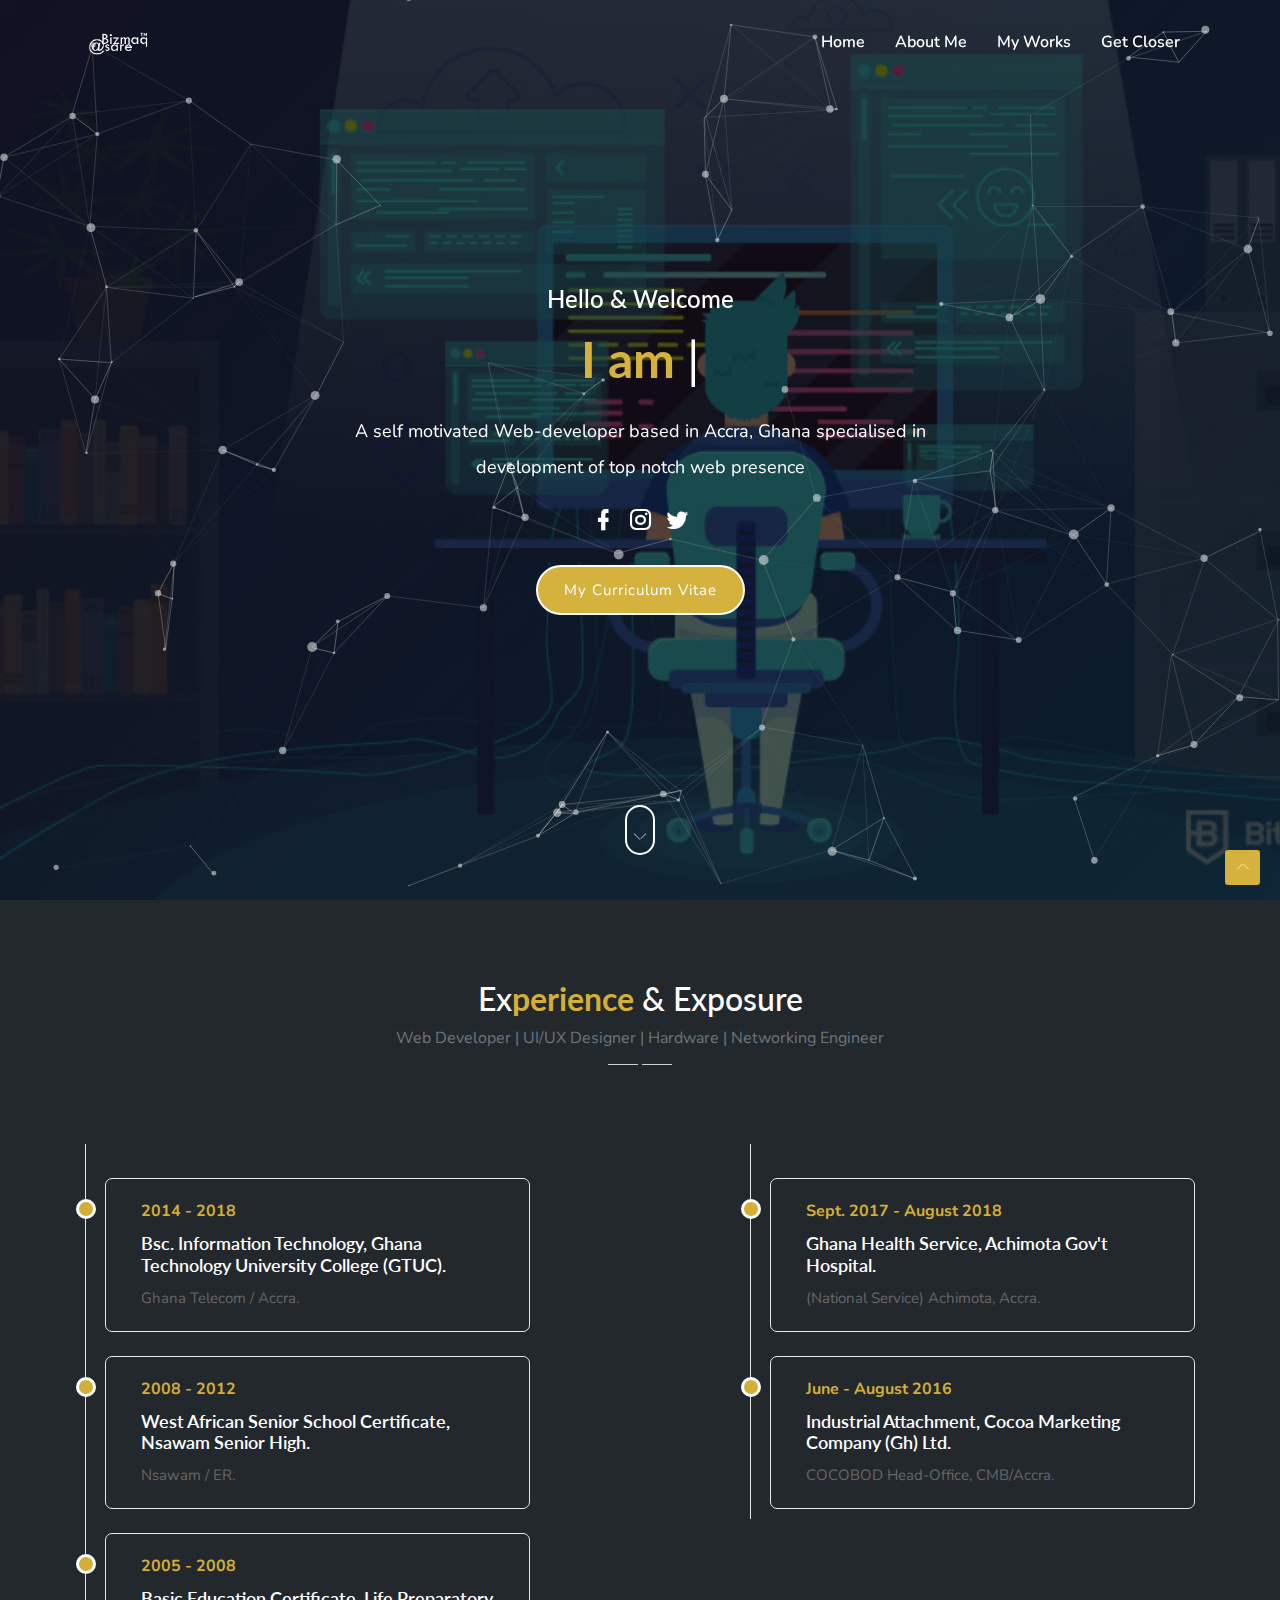
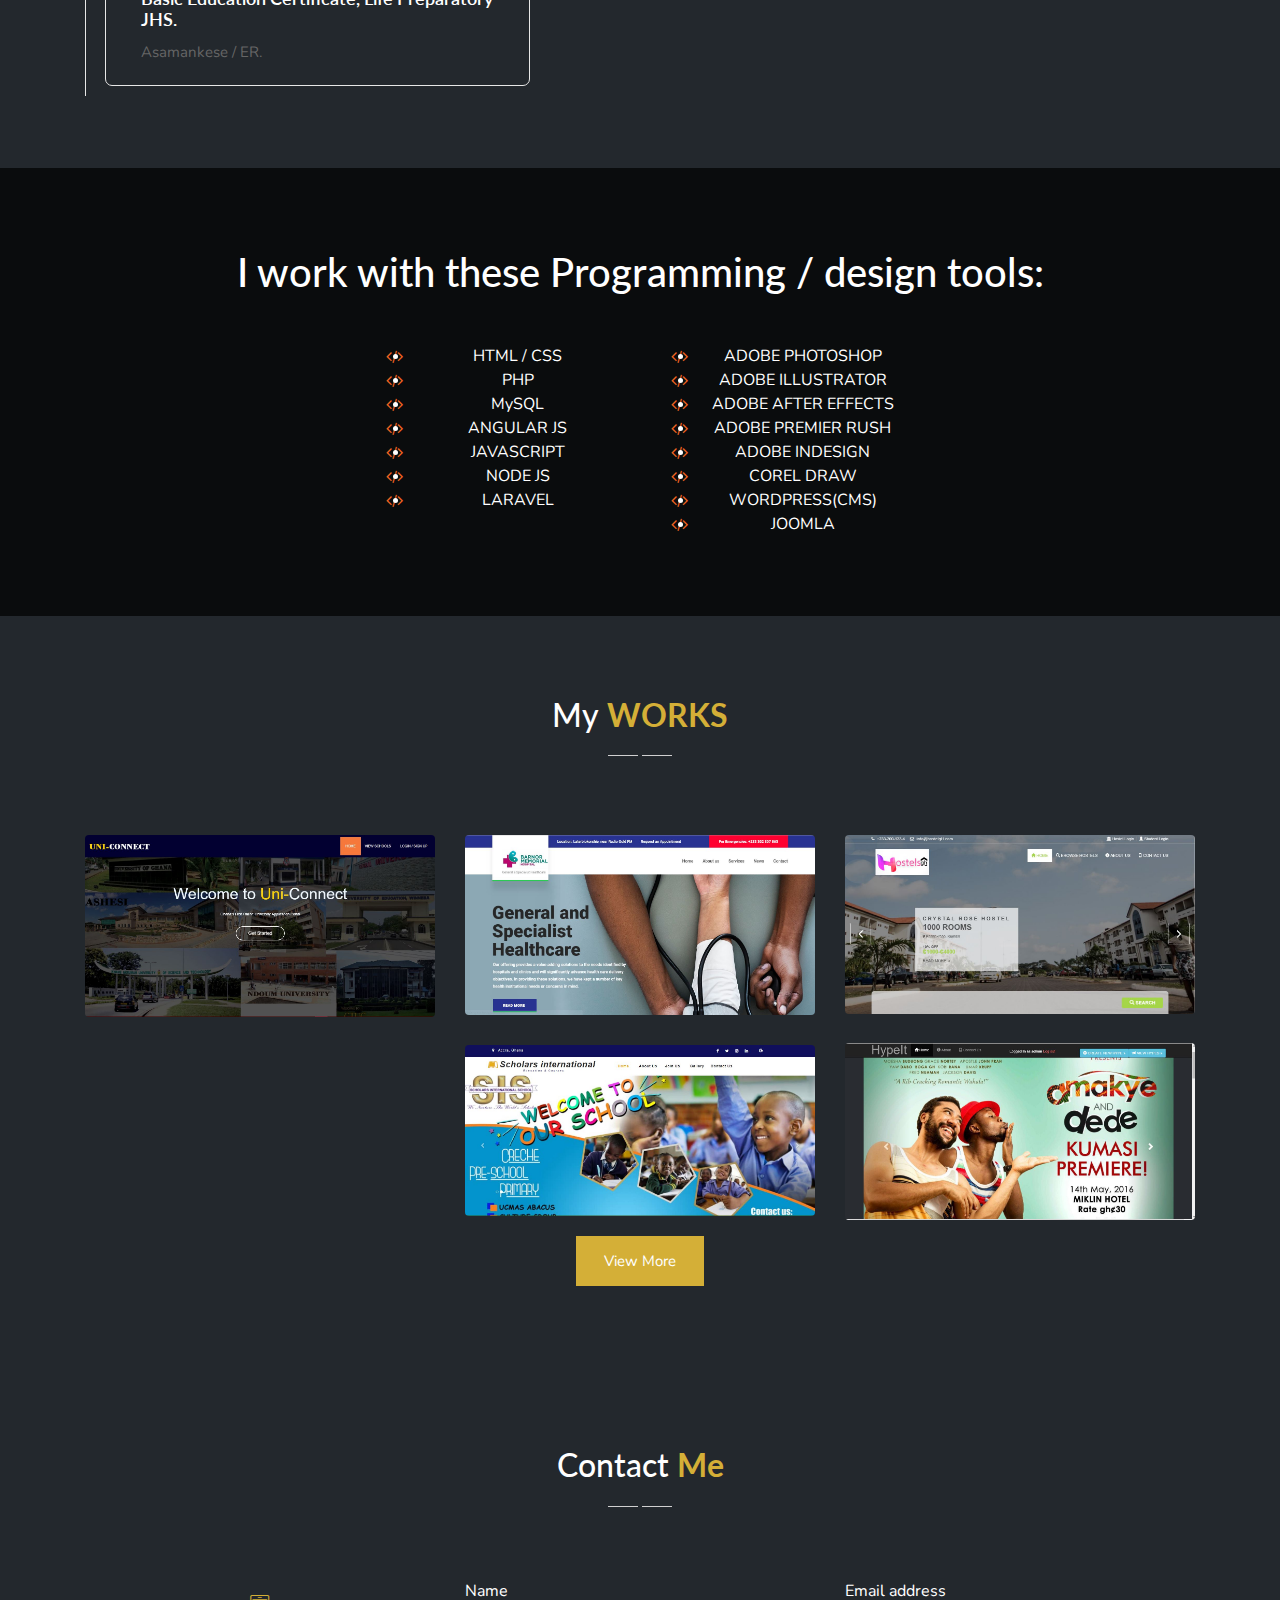
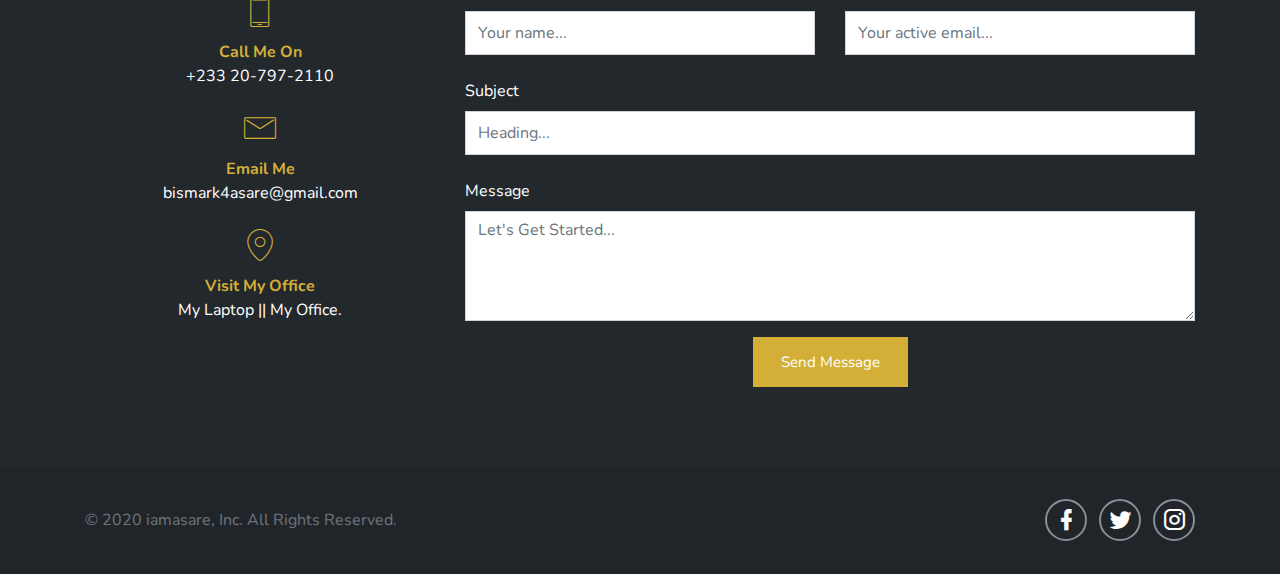
==== commit 585b2590: "Update index.html" ====
--- a/index.html
+++ b/index.html
@@ -516,9 +516,9 @@
         <!-END WORK ->
           </section-->
 
-           <!--<div class="container">
+         <div class="container">
                 <div class="row mt-5 work-filter ">
-                    <div class="col-lg-4 work_item webdesign web">
+                      <!--<div class="col-lg-4 work_item webdesign web">
                         <a href="images/works/bbgh.png" class="img-zoom">
                             <div class="work_box">
                                 <div class="work_img">
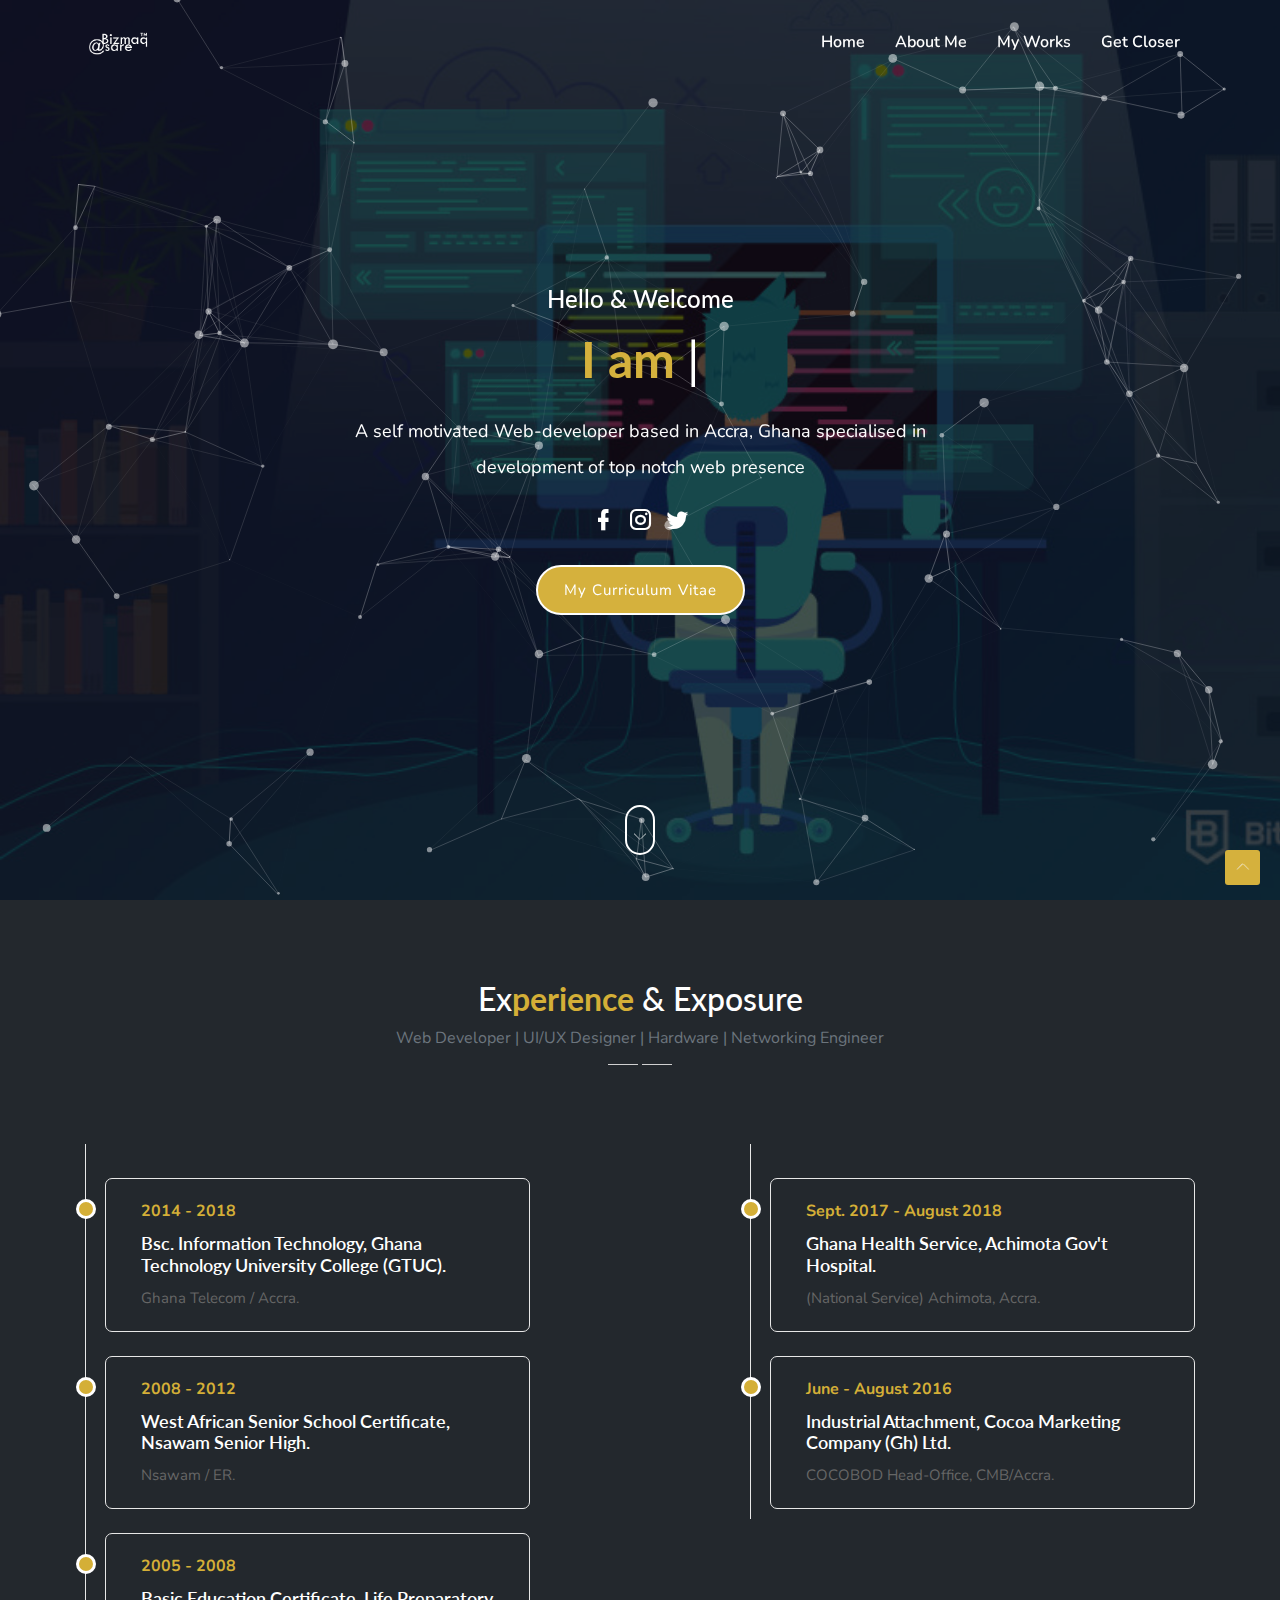
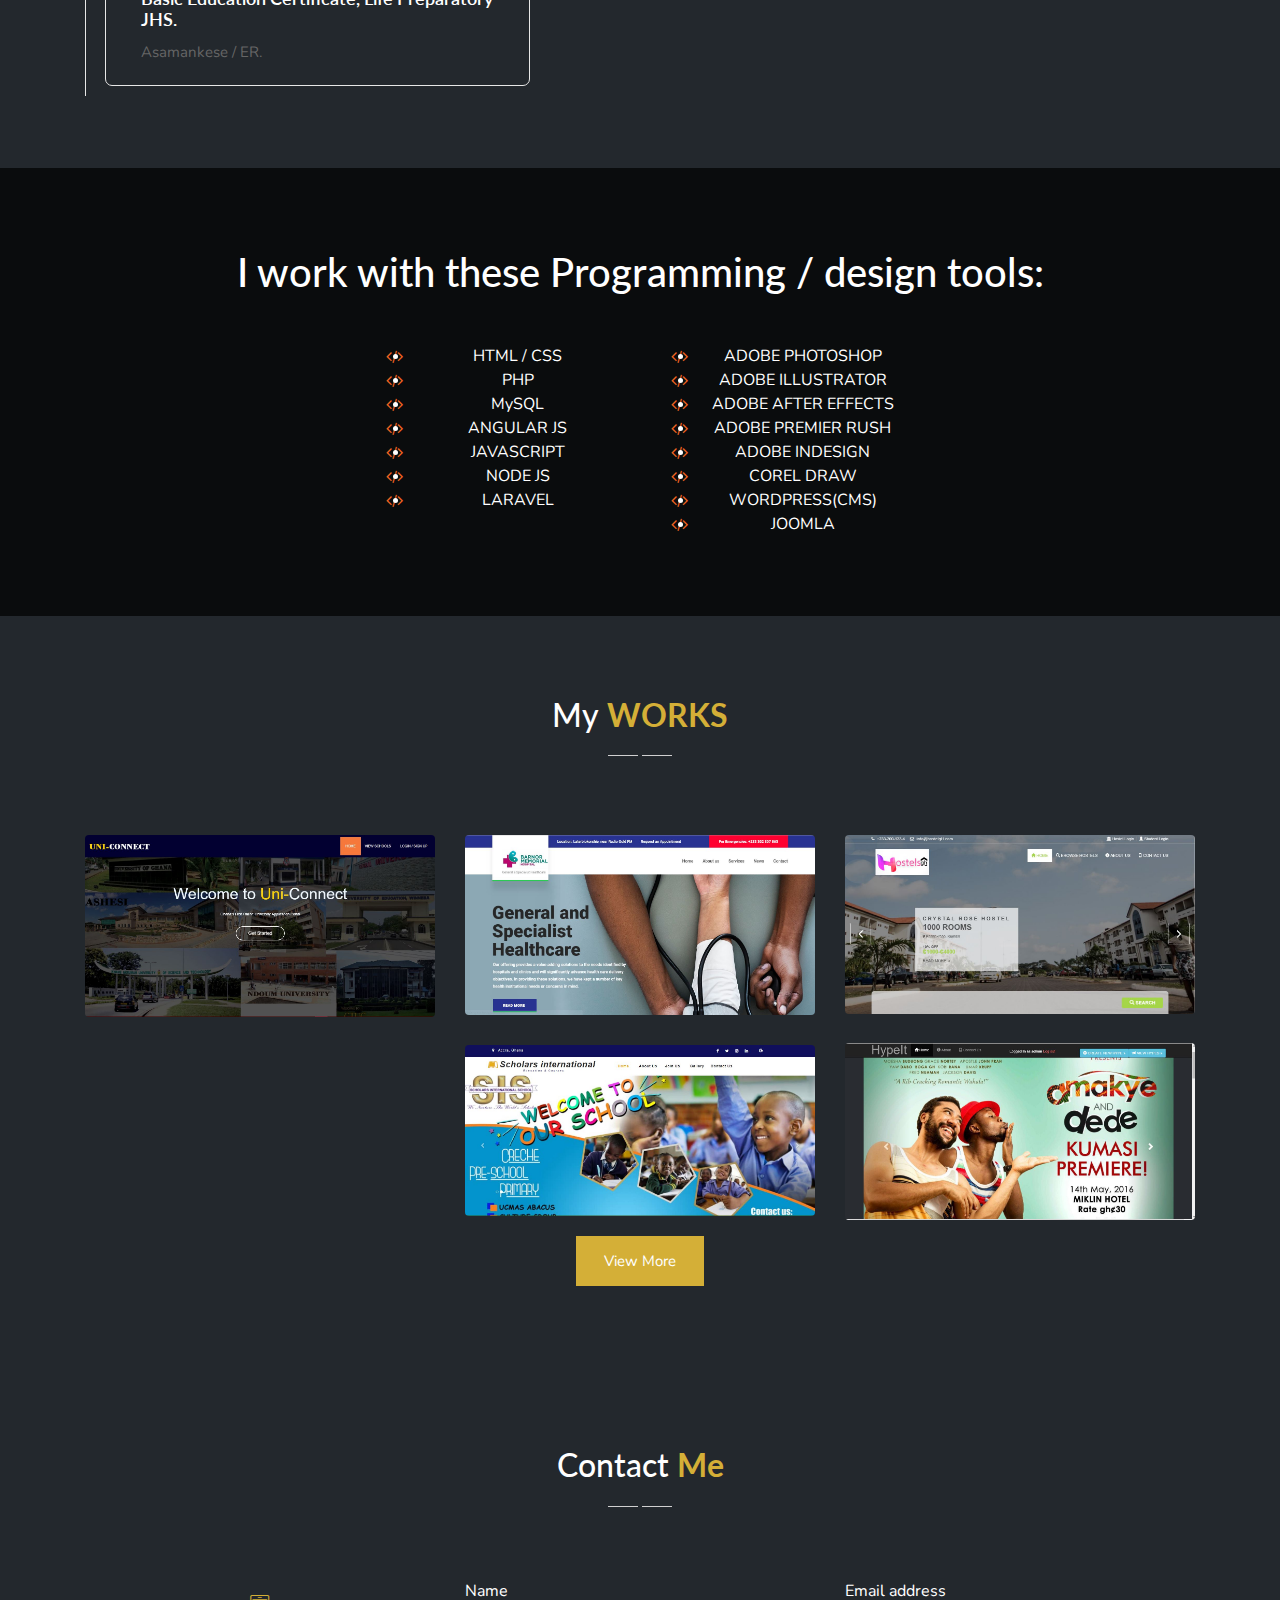
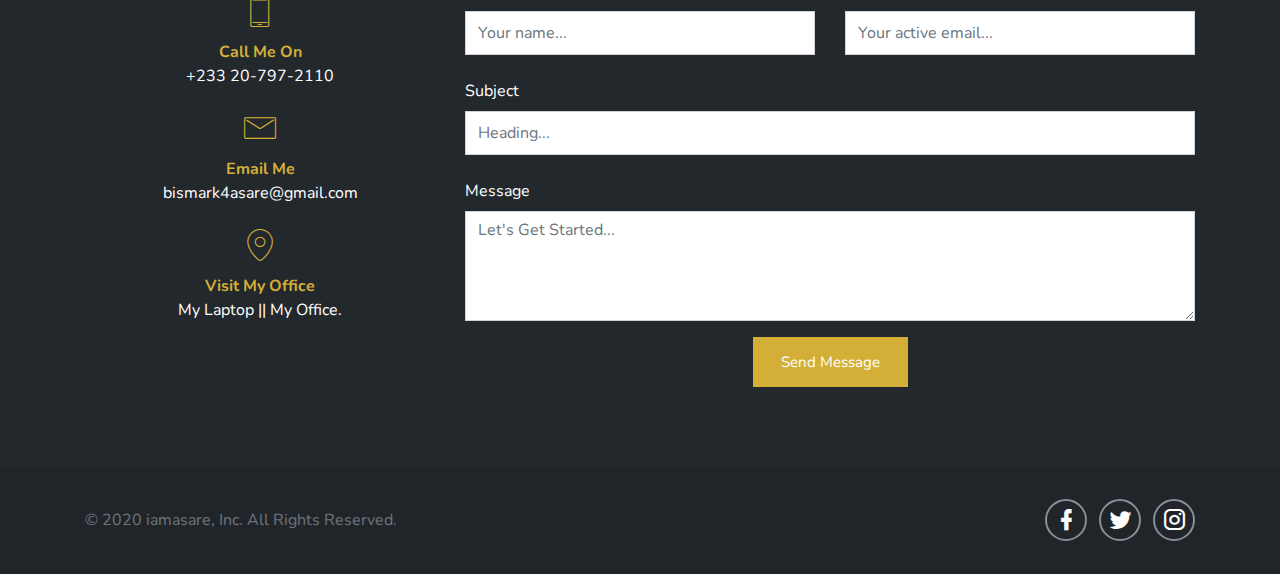
==== commit df08785d: "Push June 24, 2022" ====
--- a/index.html
+++ b/index.html
@@ -113,7 +113,7 @@
                                         <li class="list-inline-item"><a href="https://twitter.com/iamasaregh/" target="_blank"><i class="mdi mdi-twitter"></i></a></li>
                                     </ul>
                                     <div class="header_btn">
-                                    <a target="_blank" href="assets\vitae\2020-Final-MyCVBismarkAsare.pdf" class="btn btn-outline-custom btn-rounded mt-4">My Curriculum Vitae</a>
+                                    <a target="_blank" href="assets\vitae\Updated-Bismark-Asare-CV-2022.pdf" class="btn btn-outline-custom btn-rounded mt-4">My Curriculum Vitae</a>
                                     </div>
                                     
                                 </div>
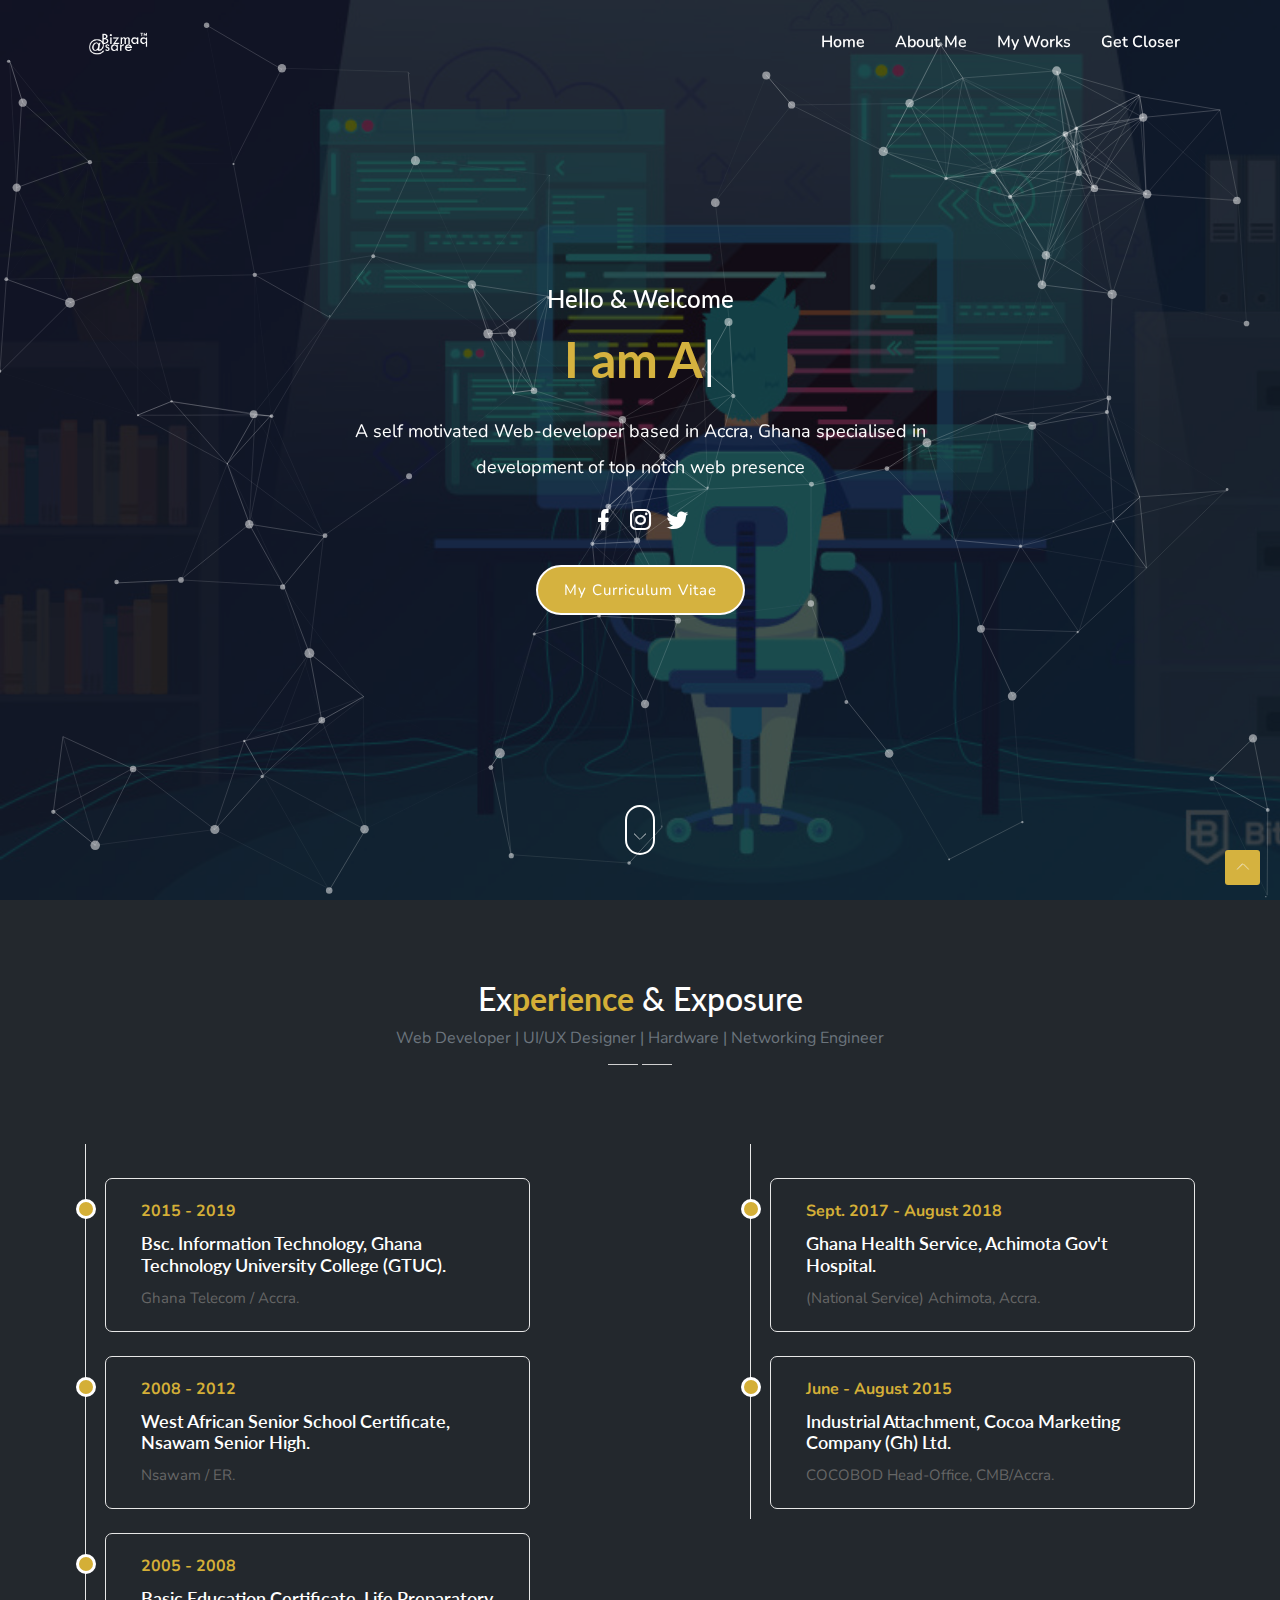
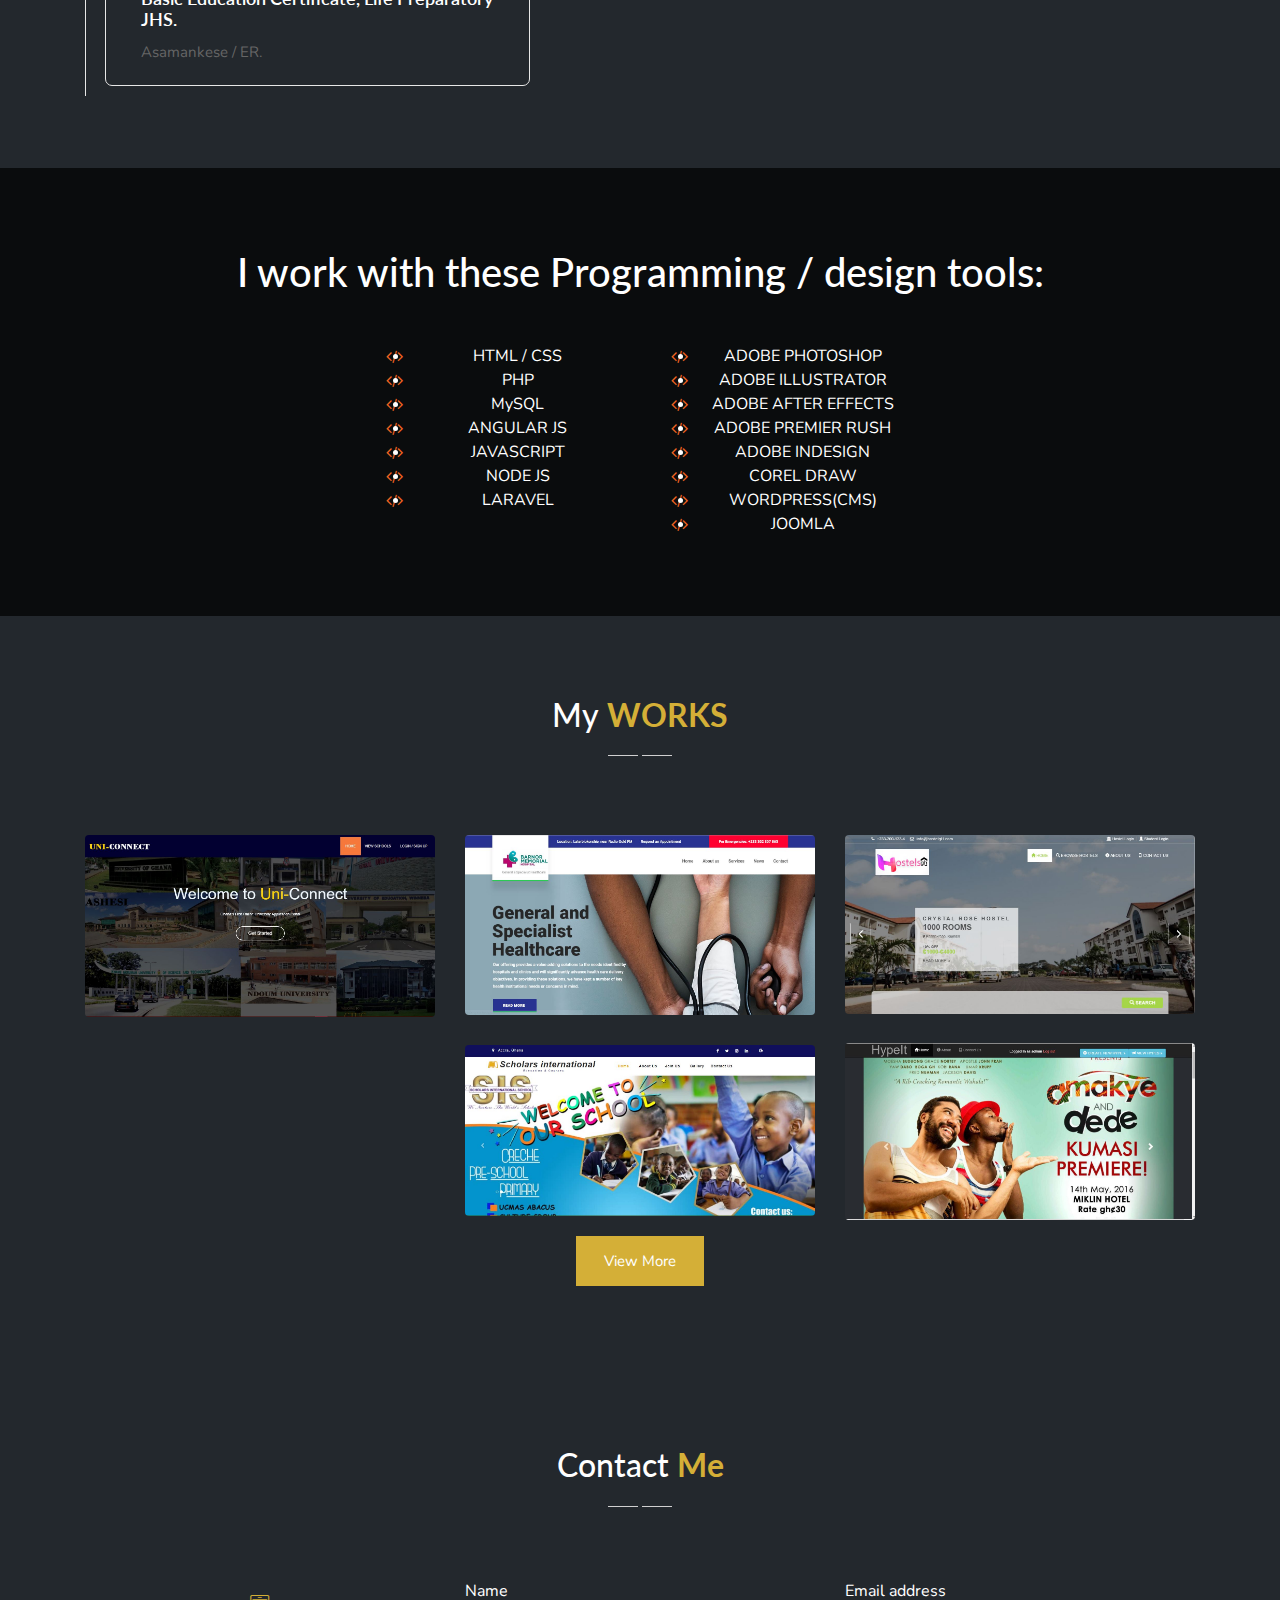
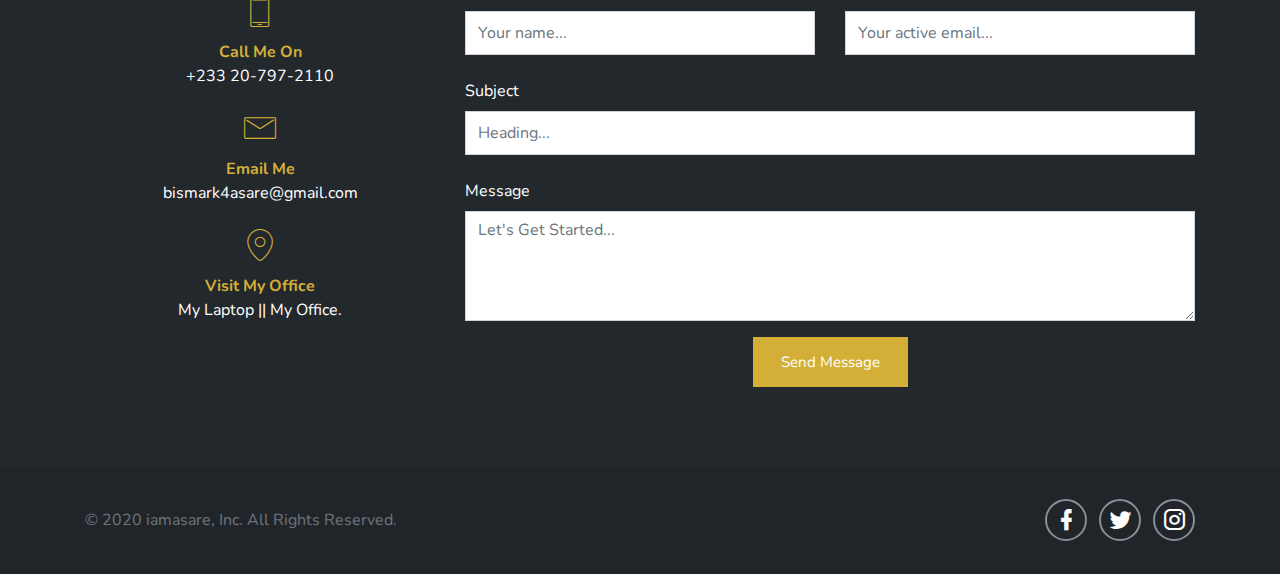
==== commit 2e021a1d: "Update index.html" ====
--- a/index.html
+++ b/index.html
@@ -156,7 +156,7 @@
                             <div class="cv_edu_exp_box mt-4">
                                 <div class="row">
                                     <div class="col-lg-12">
-                                        <div class="cv_edu_exp_year font-weight-bold text-custom position-relative">2014 - 2018</div>
+                                        <div class="cv_edu_exp_year font-weight-bold text-custom position-relative">2015 - 2019</div>
                                         <div class="cb_edu_exp_detail">
                                             <h4>Bsc. Information Technology, Ghana Technology University College (GTUC).</h4>
                                             <p class="cv_desc mb-0">Ghana Telecom / Accra.</p>
@@ -218,7 +218,7 @@
                             <div class="cv_edu_exp_box mt-4">
                                 <div class="row">
                                     <div class="col-lg-12">
-                                        <div class="cv_edu_exp_year font-weight-bold text-custom position-relative">June - August 2016</div>
+                                        <div class="cv_edu_exp_year font-weight-bold text-custom position-relative">June - August 2015</div>
                                         <div class="cb_edu_exp_detail">
                                             <h4>Industrial Attachment, Cocoa Marketing Company (Gh) Ltd.</h4>
                                             <p class="cv_desc mb-0">COCOBOD Head-Office, CMB/Accra.</p>
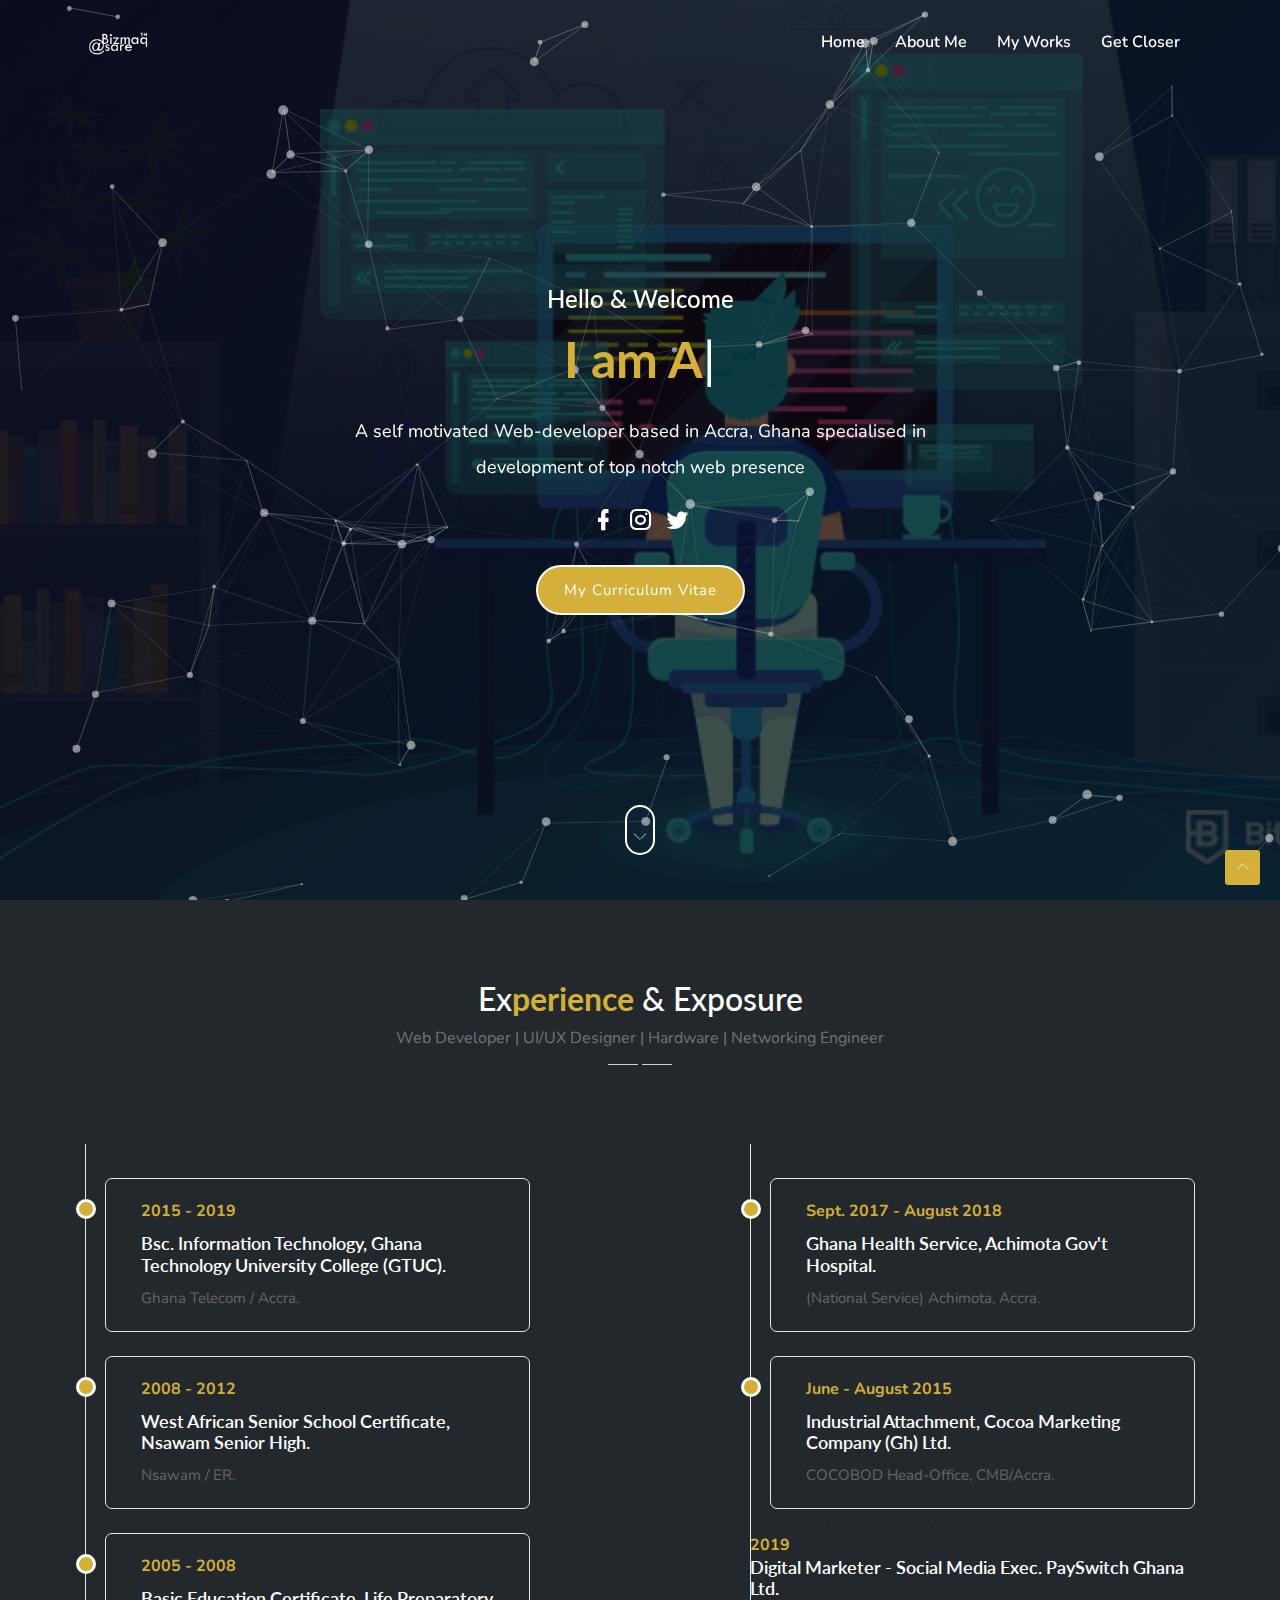
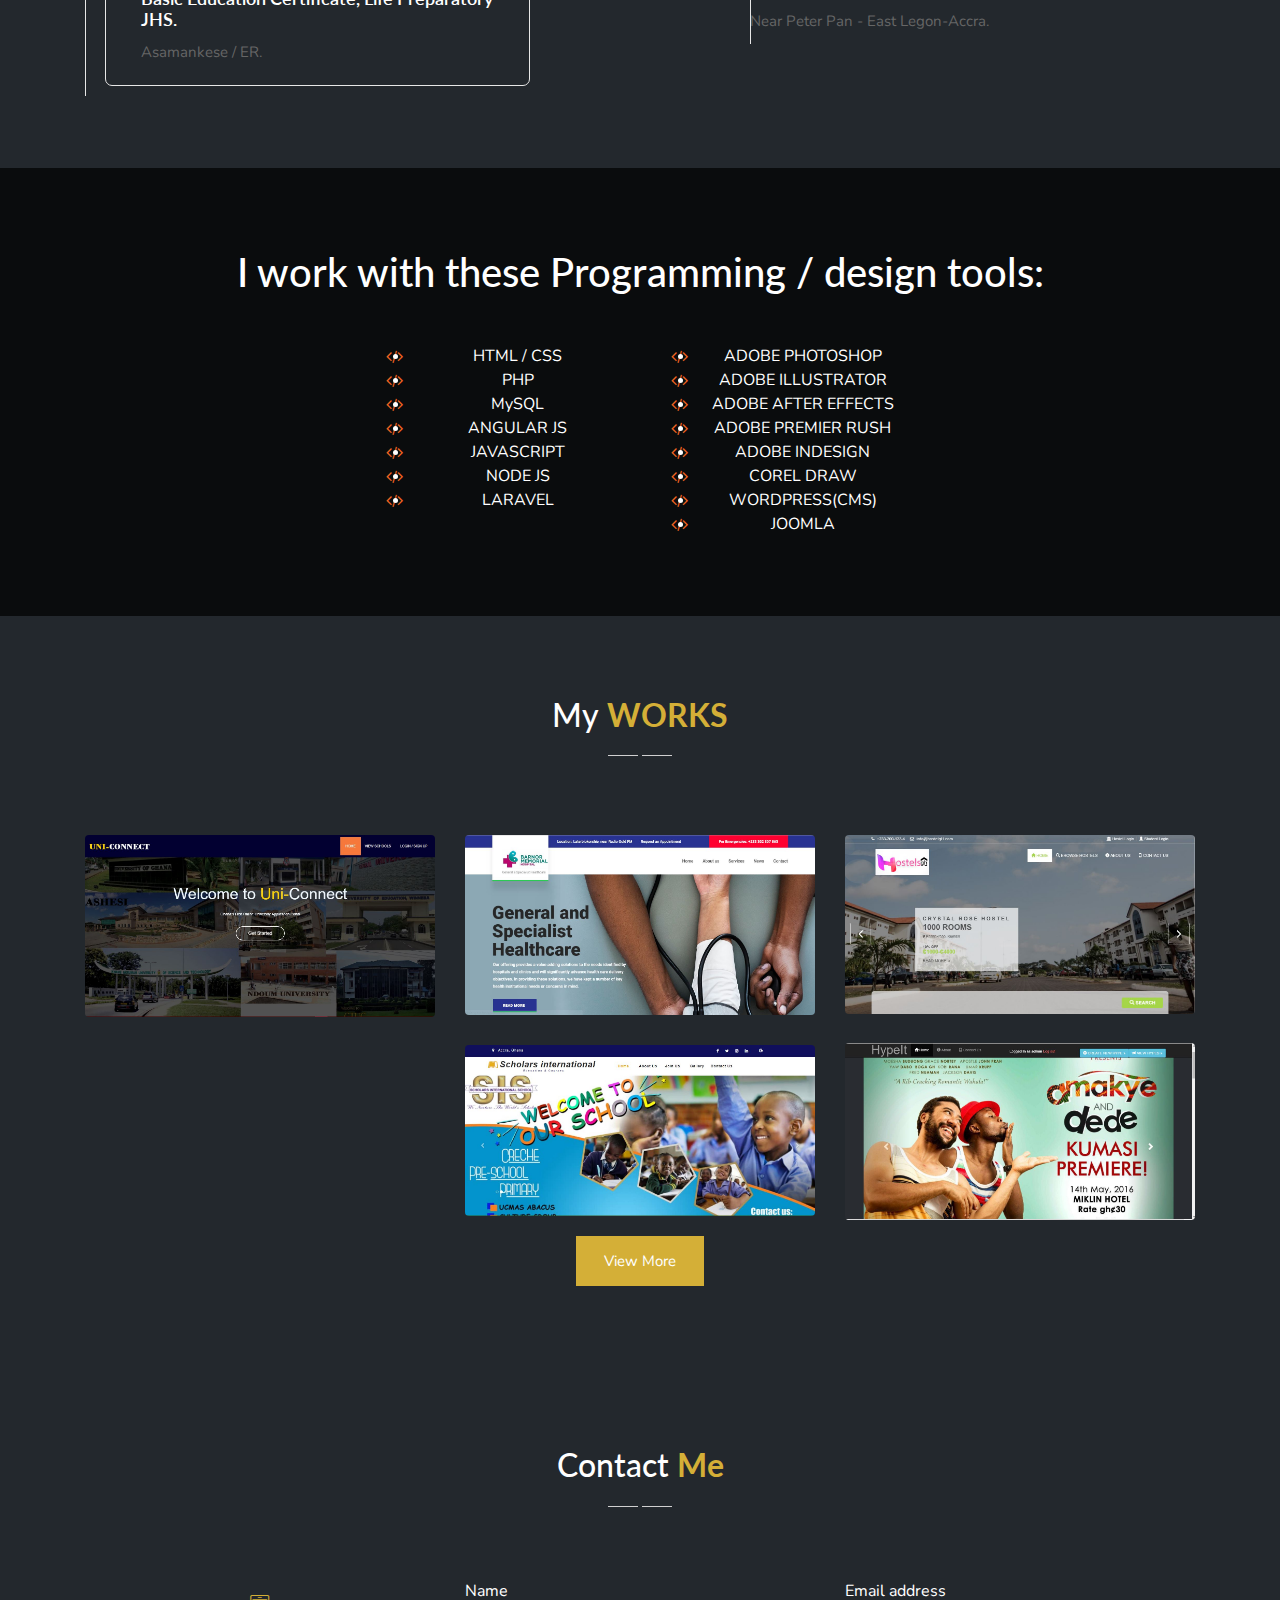
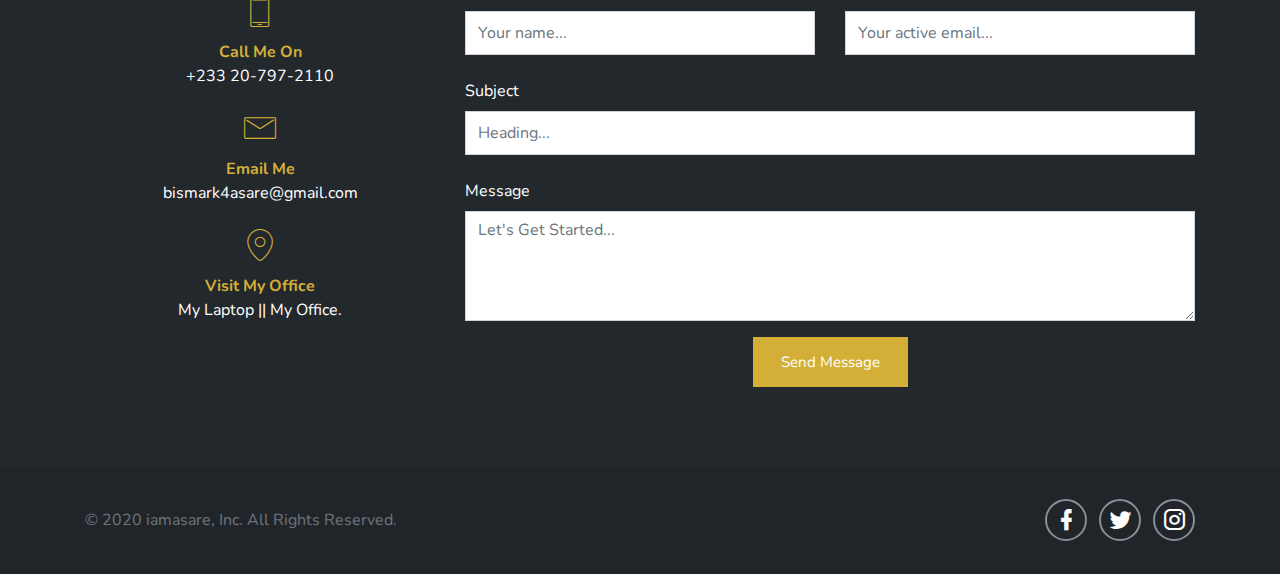
==== commit 96acdfe1: "Update index.html" ====
--- a/index.html
+++ b/index.html
@@ -226,17 +226,17 @@
                                     </div>
                                 </div>
                             </div>
-                            <!--div class="cv_edu_exp_box mt-4">
-                                <div class="row">
-                                    <div class="col-lg-12">
-                                        <div class="cv_edu_exp_year font-weight-bold text-custom position-relative">2016 - 2017</div>
+                            div class="cv_edu_exp_box mt-4">
+                                <div class="row">
+                                    <div class="col-lg-12">
+                                        <div class="cv_edu_exp_year font-weight-bold text-custom position-relative"> 2019</div>
                                         <div class="cb_edu_exp_detail">
-                                            <h4>Senior Web-Developer, WebTek Ghana.</h4>
-                                            <p class="cv_desc mb-0">North-Industrial Area-Accra.</p>
-                                        </div>
-                                    </div>
-                                </div>
-                            </div-->
+                                            <h4>Digital Marketer - Social Media Exec. PaySwitch Ghana Ltd.</h4>
+                                            <p class="cv_desc mb-0">Near Peter Pan - East Legon-Accra.</p>
+                                        </div>
+                                    </div>
+                                </div>
+                            </div>
 
                             
                             <!--div class="cv_edu_exp_box mt-4">
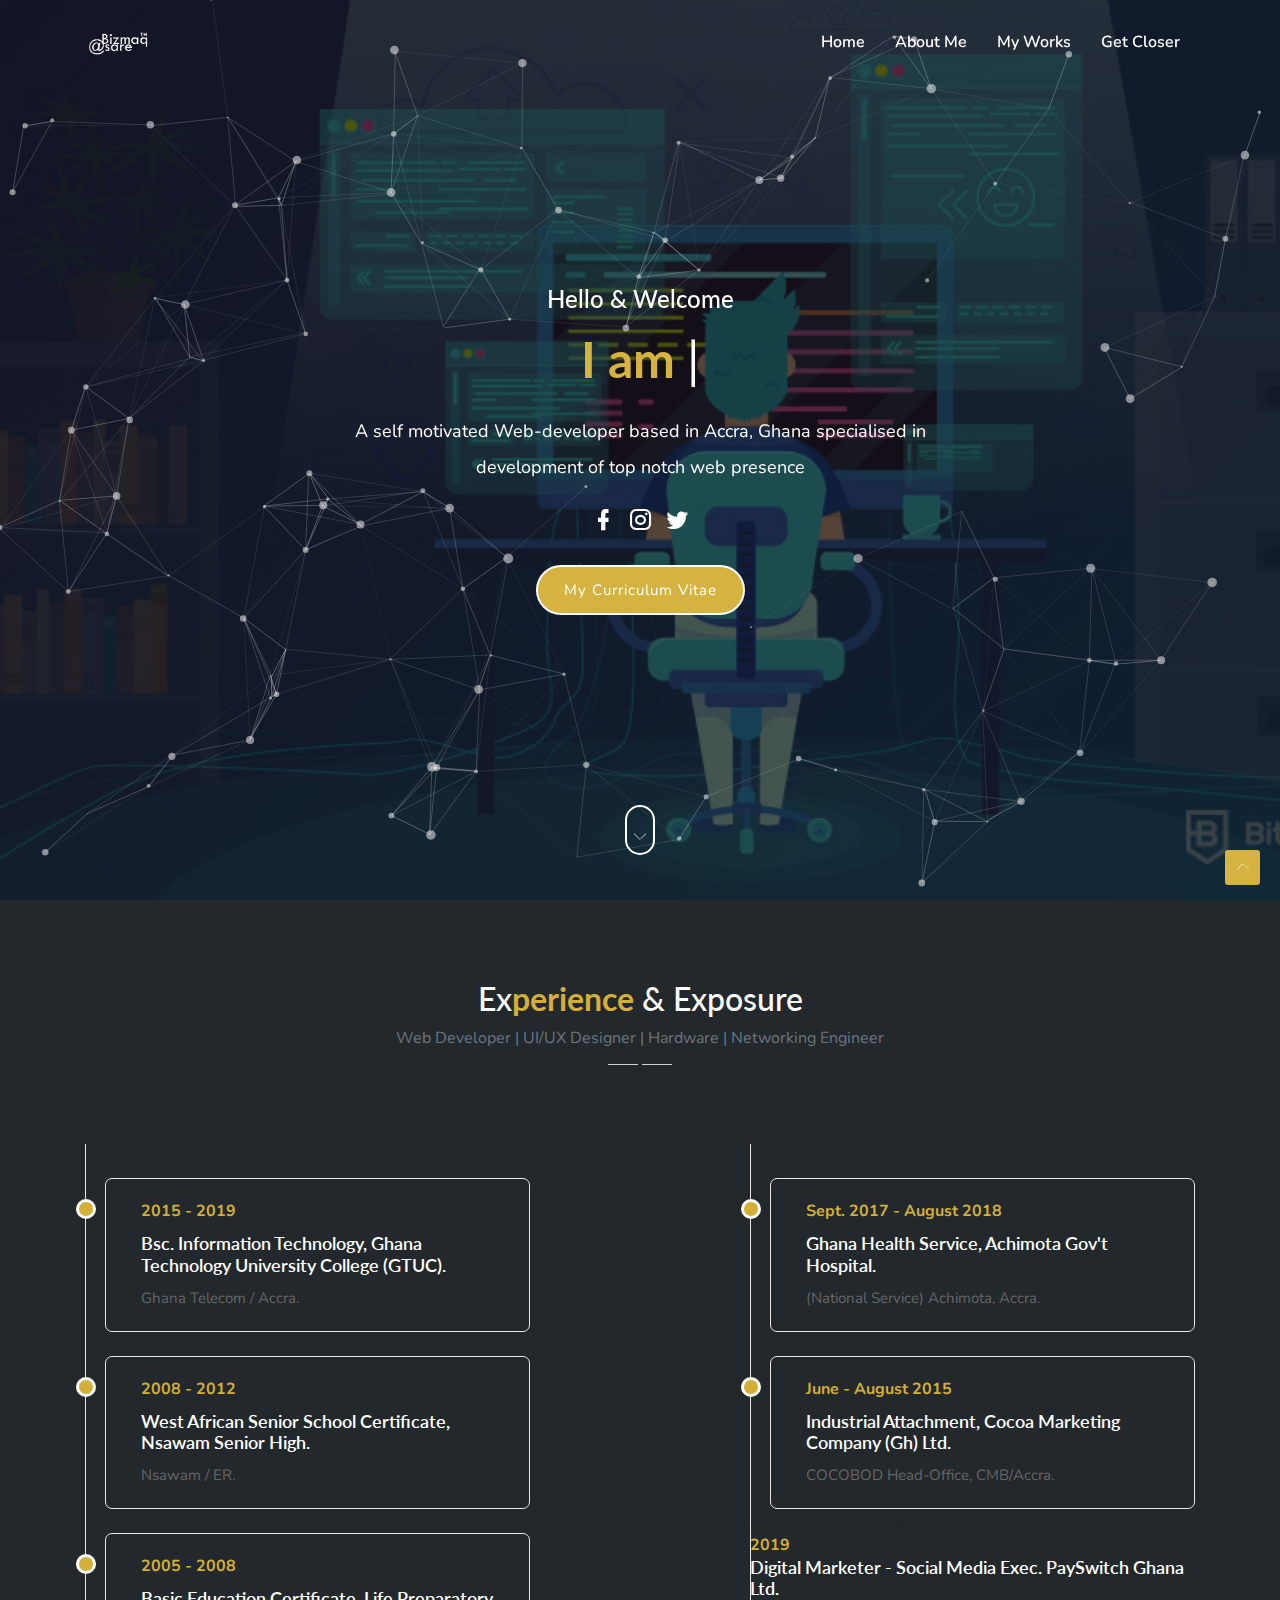
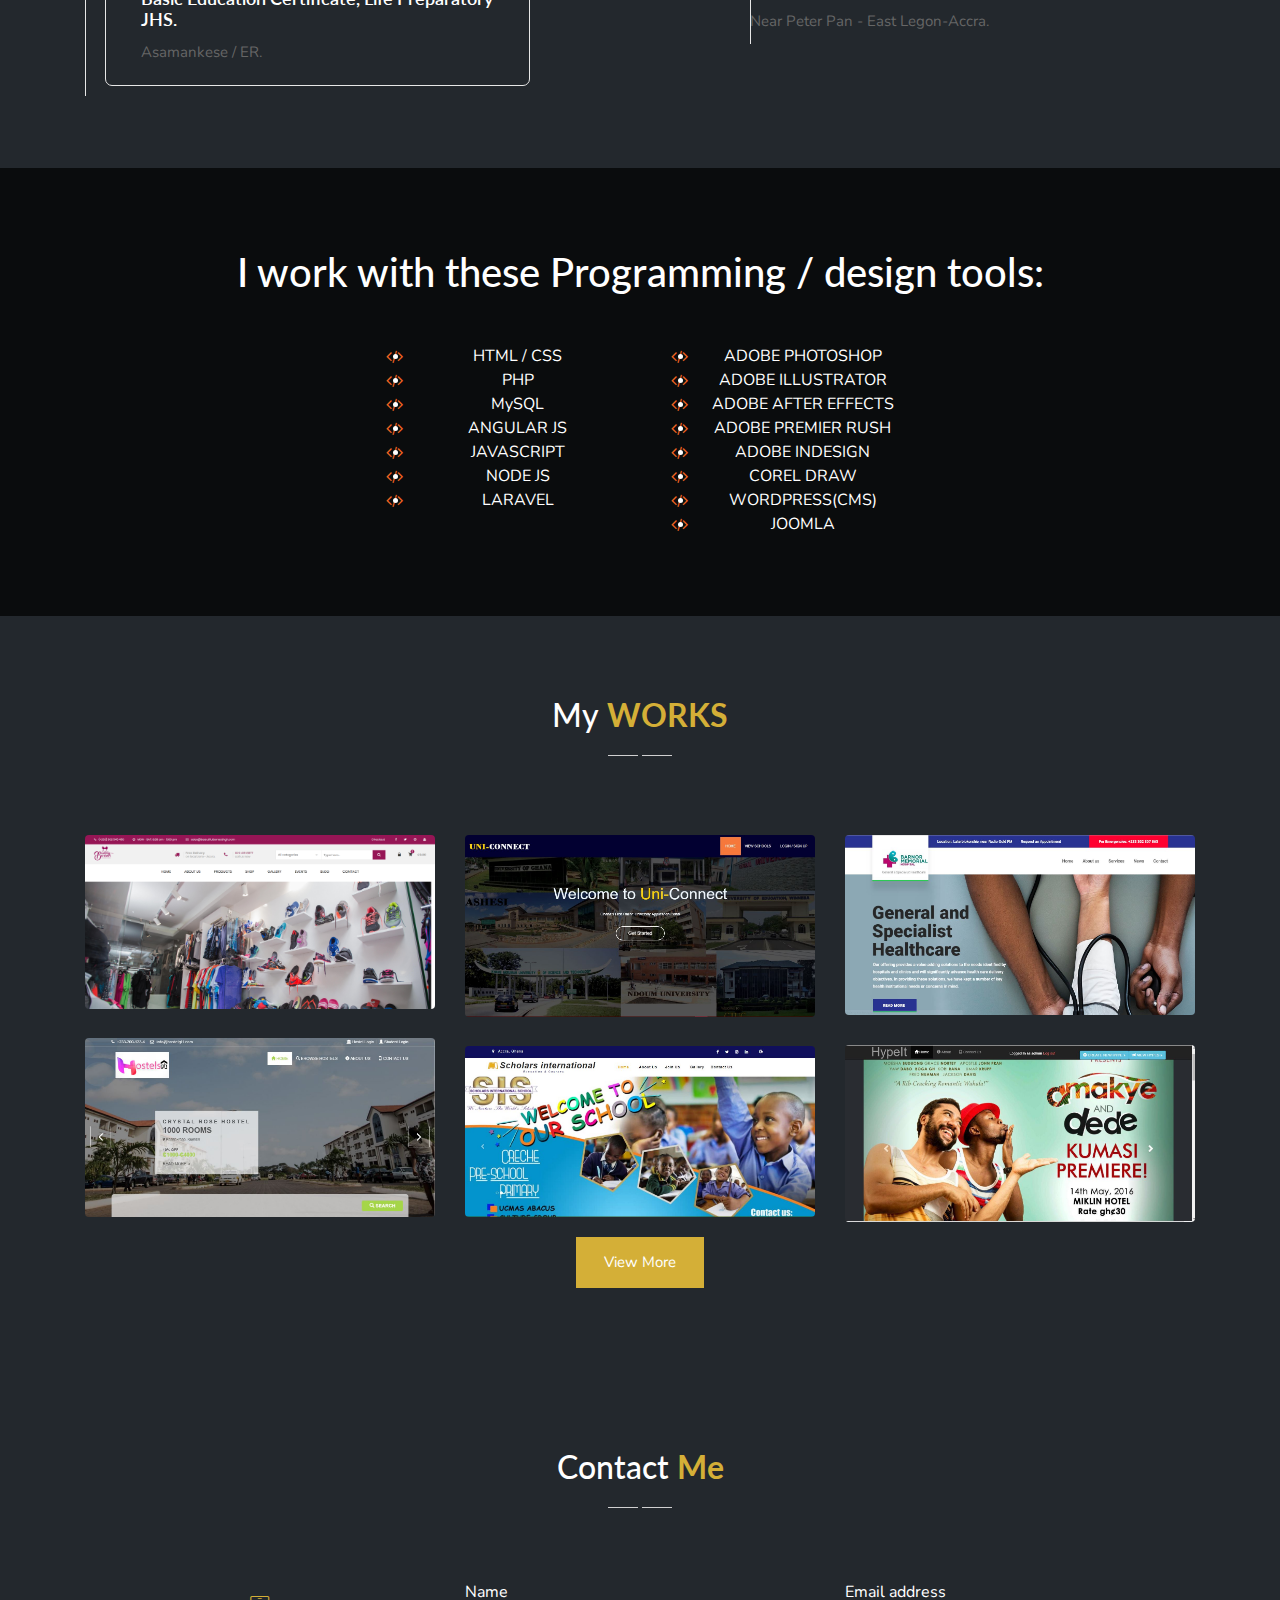
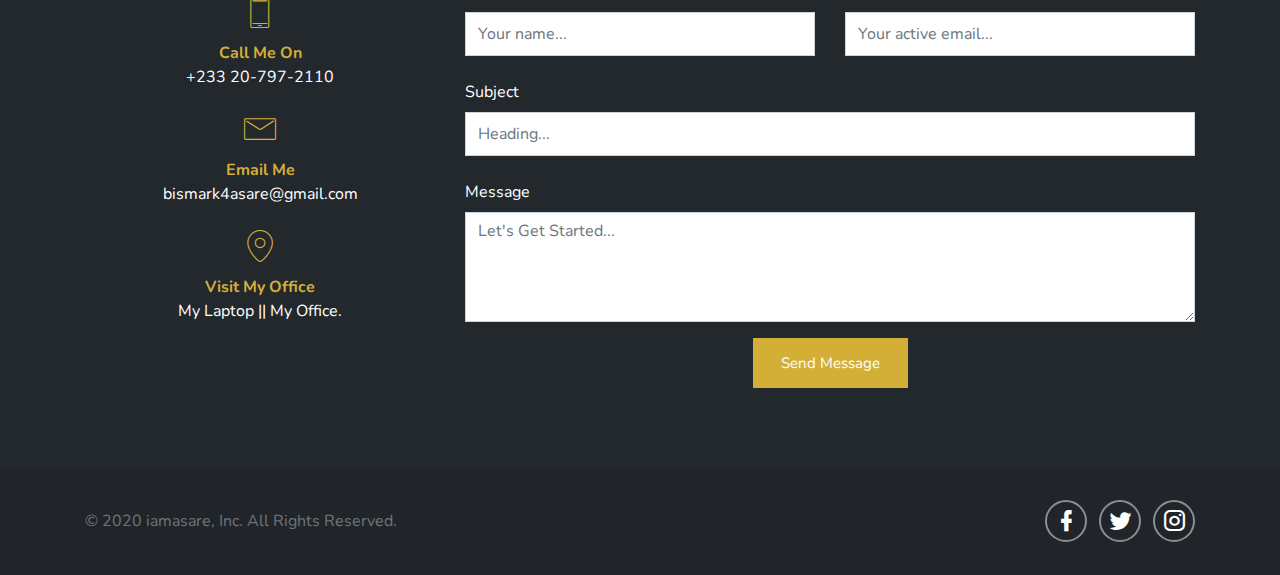
==== commit aac05d95: "Update index.html" ====
--- a/index.html
+++ b/index.html
@@ -518,7 +518,7 @@
 
          <div class="container">
                 <div class="row mt-5 work-filter ">
-                      <!--<div class="col-lg-4 work_item webdesign web">
+                      <div class="col-lg-4 work_item webdesign web">
                         <a href="images/works/bbgh.png" class="img-zoom">
                             <div class="work_box">
                                 <div class="work_img">
@@ -532,7 +532,7 @@
                             </a> 
                             </div>
                         </a>
-                    </div>-->
+                    </div>
 
                     <div class="col-lg-4 work_item WORK webdesign seo">
                         <a href="images/works/2.jpg" class="img-zoom">
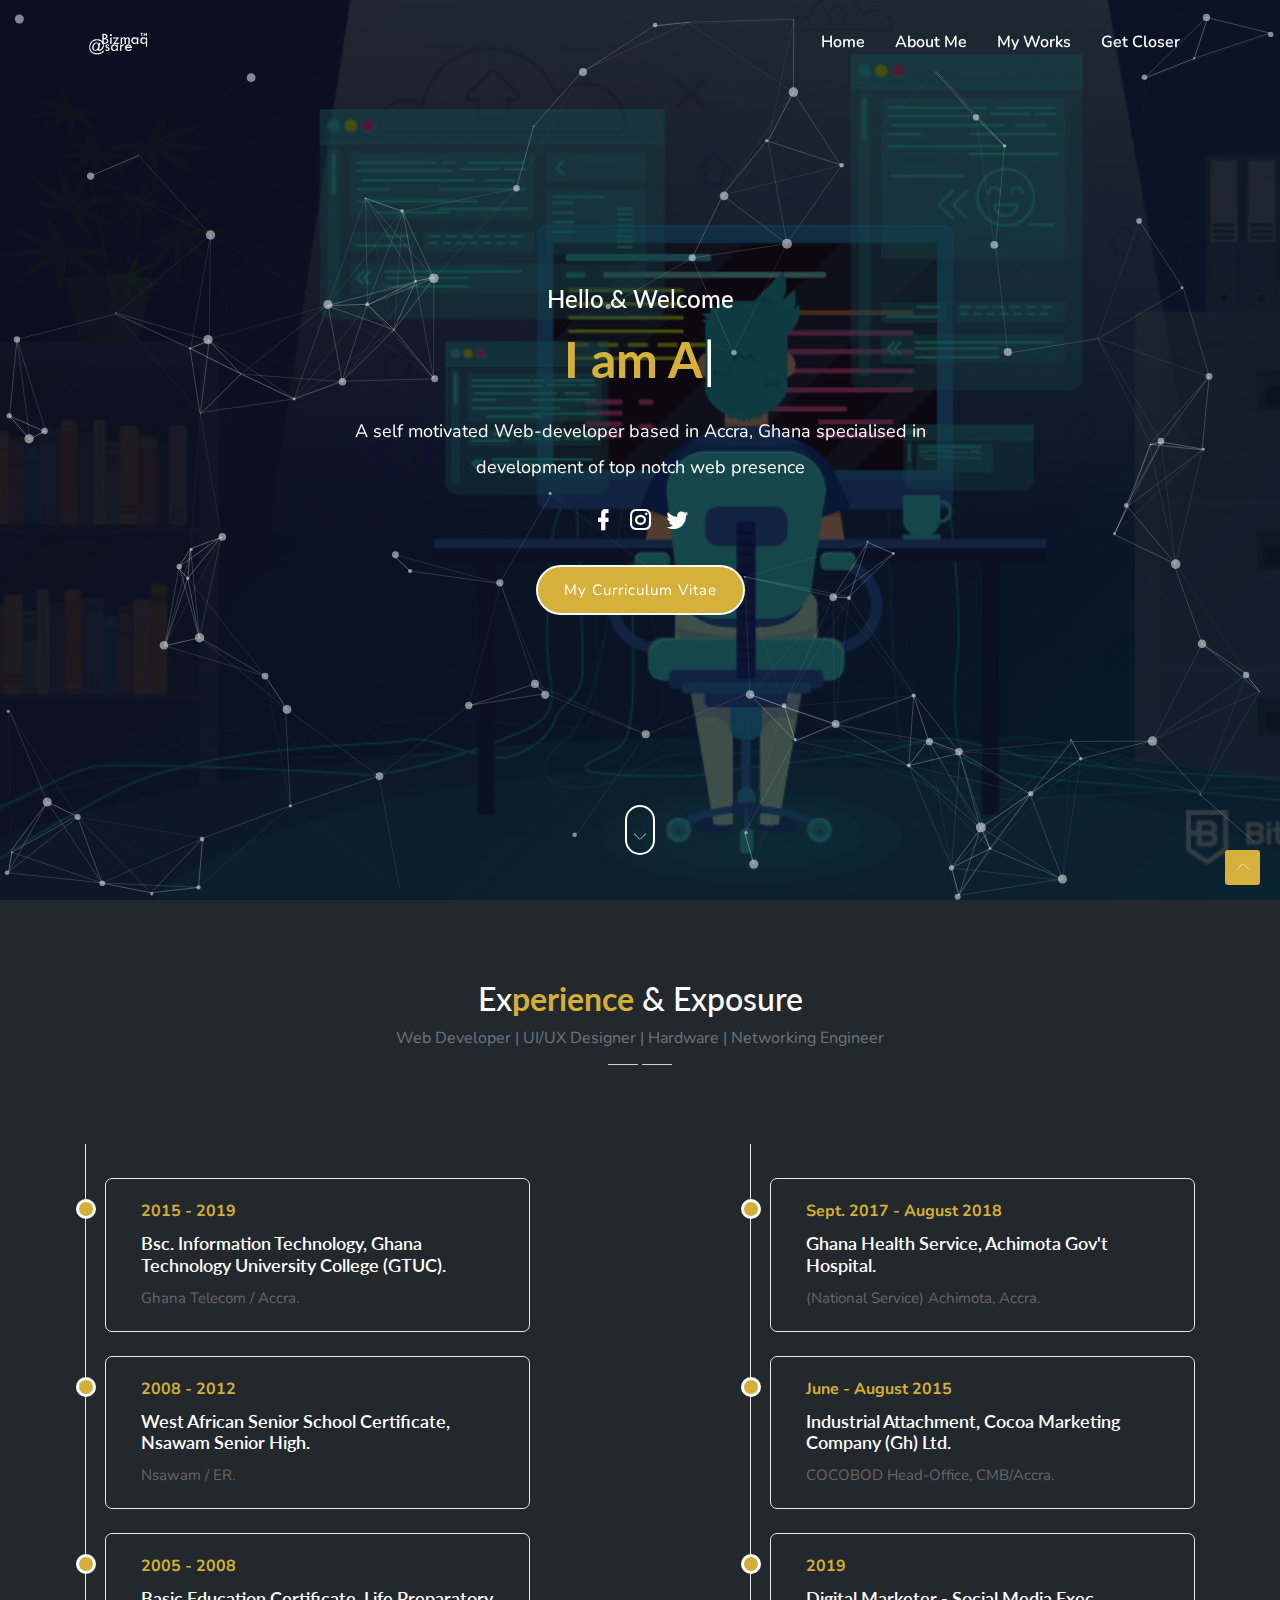
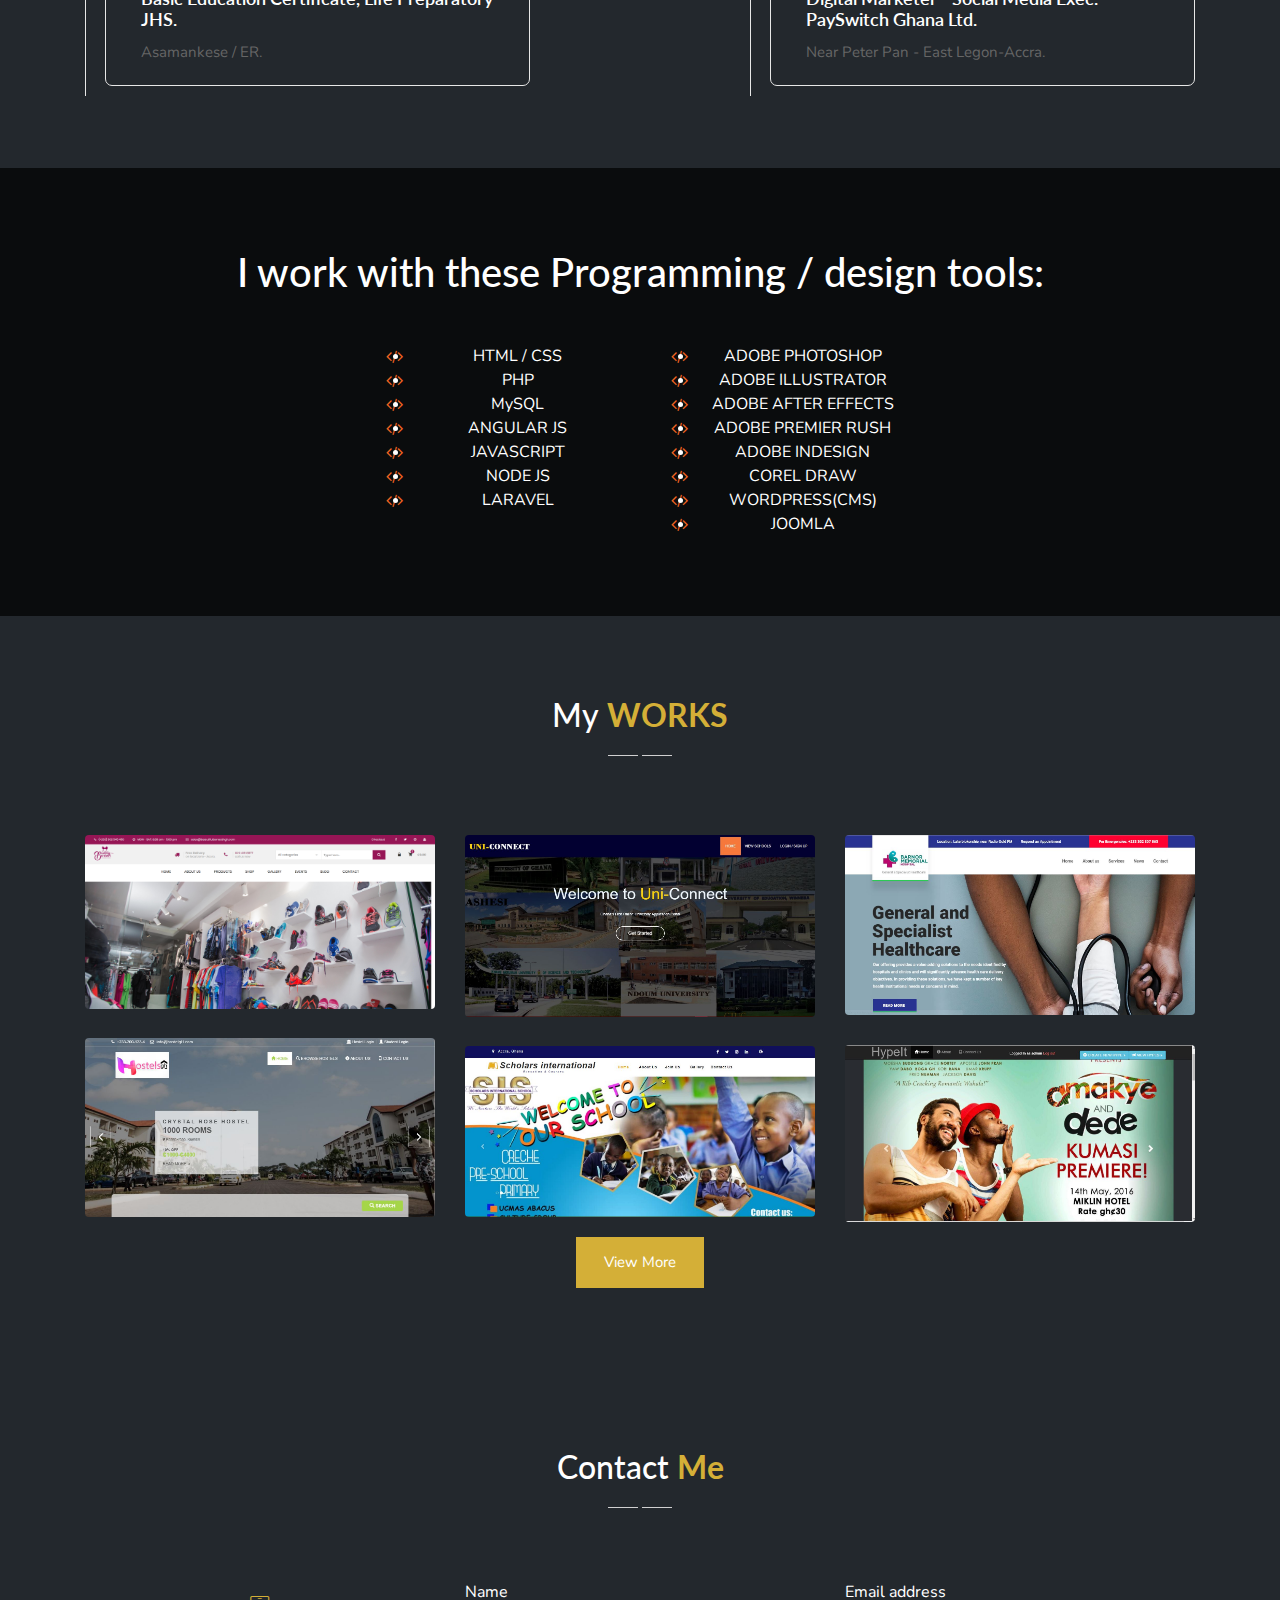
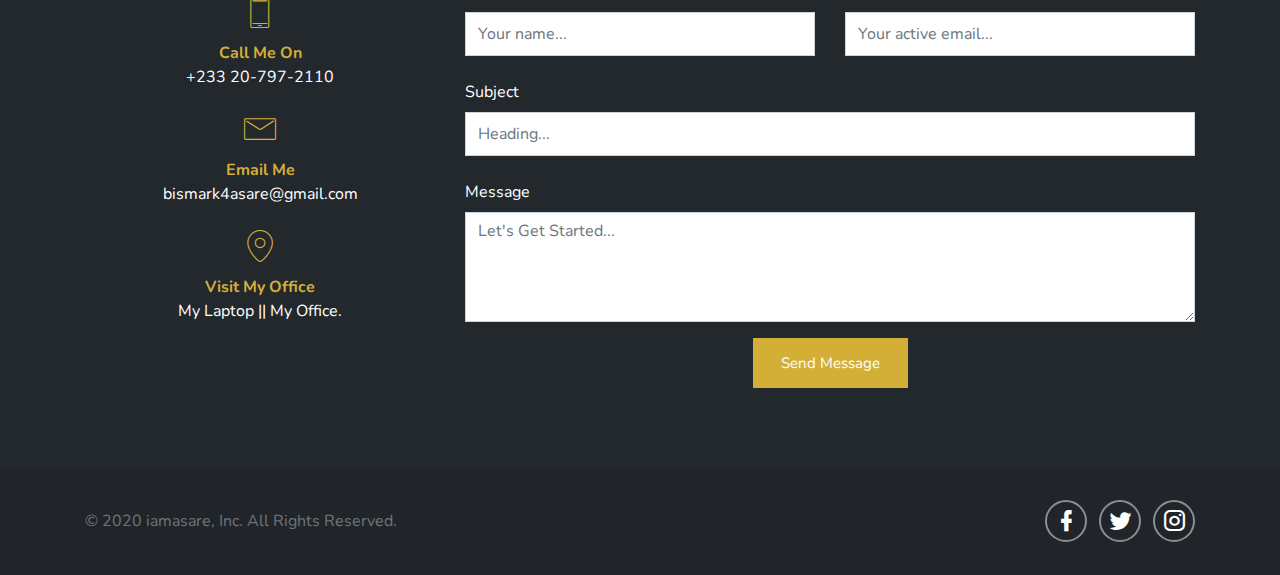
==== commit b84526f6: "Update index.html" ====
--- a/index.html
+++ b/index.html
@@ -226,7 +226,7 @@
                                     </div>
                                 </div>
                             </div>
-                            div class="cv_edu_exp_box mt-4">
+                            <div class="cv_edu_exp_box mt-4">
                                 <div class="row">
                                     <div class="col-lg-12">
                                         <div class="cv_edu_exp_year font-weight-bold text-custom position-relative"> 2019</div>
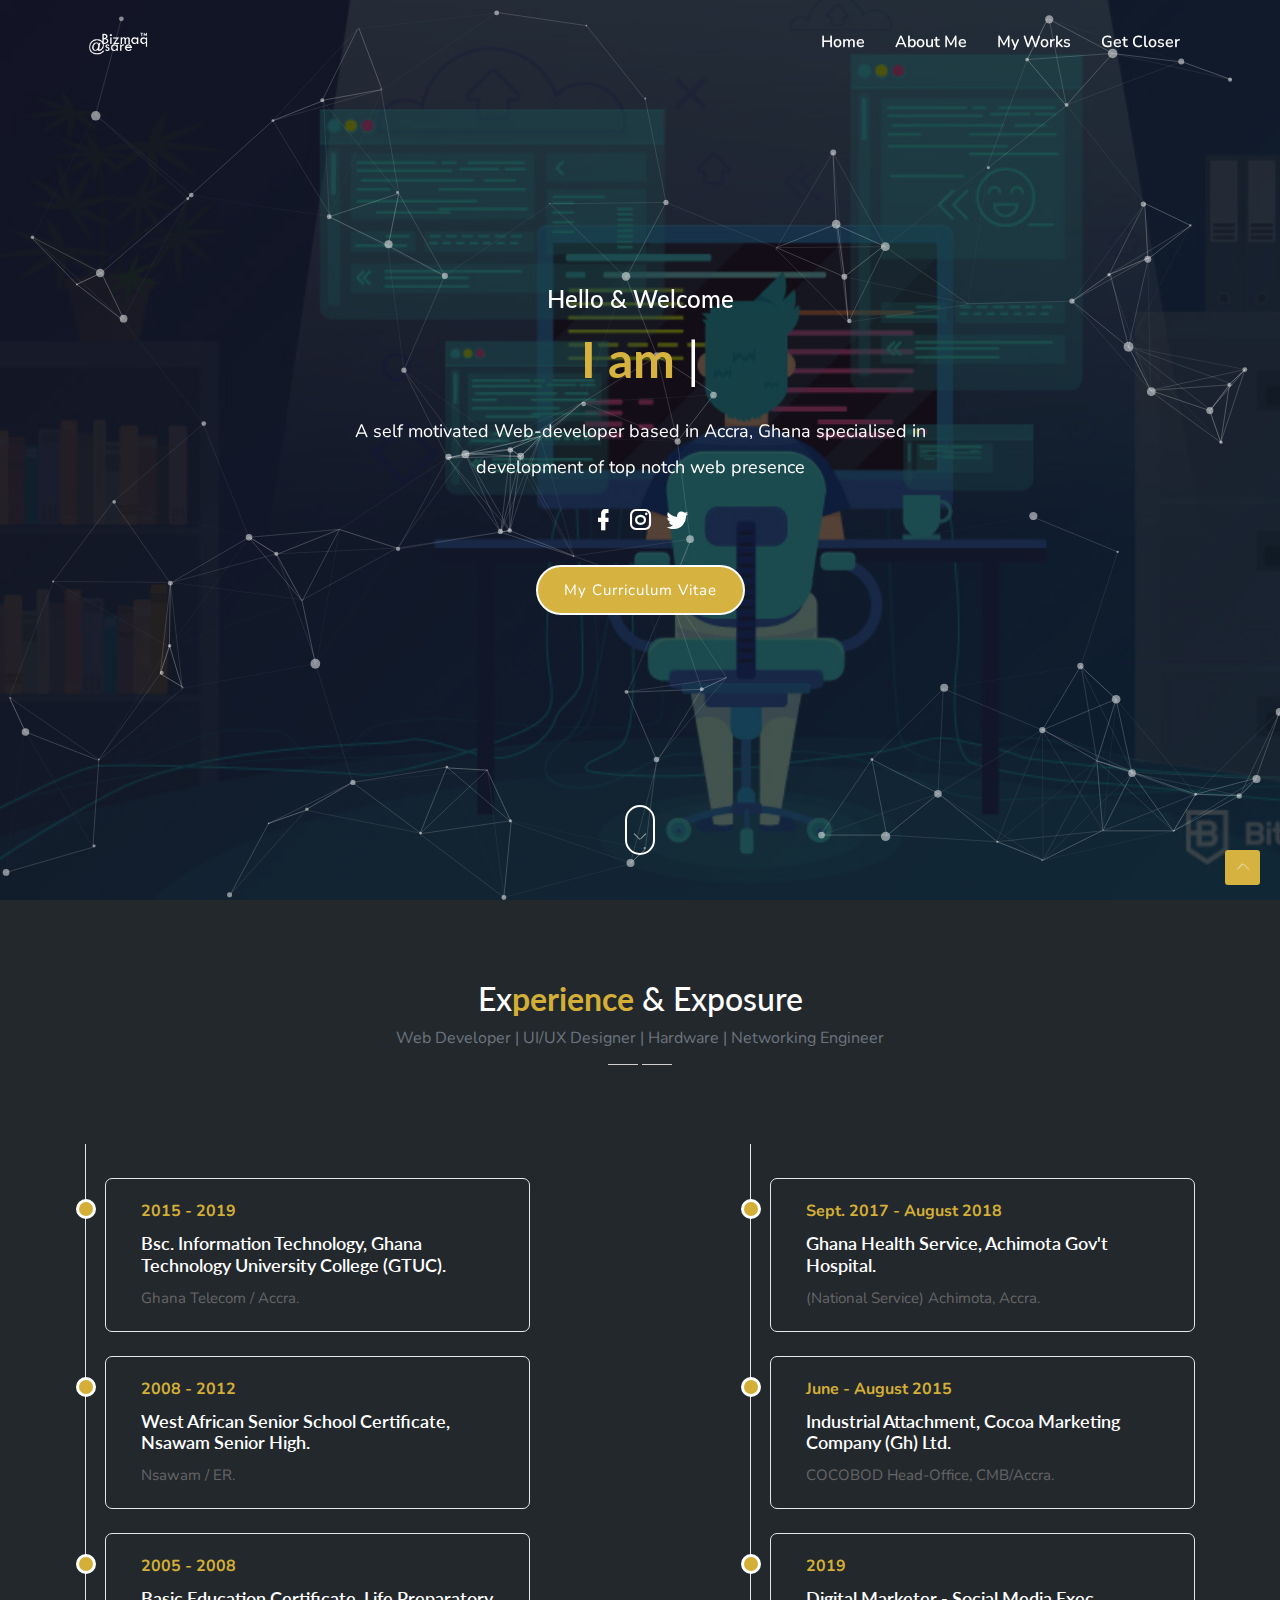
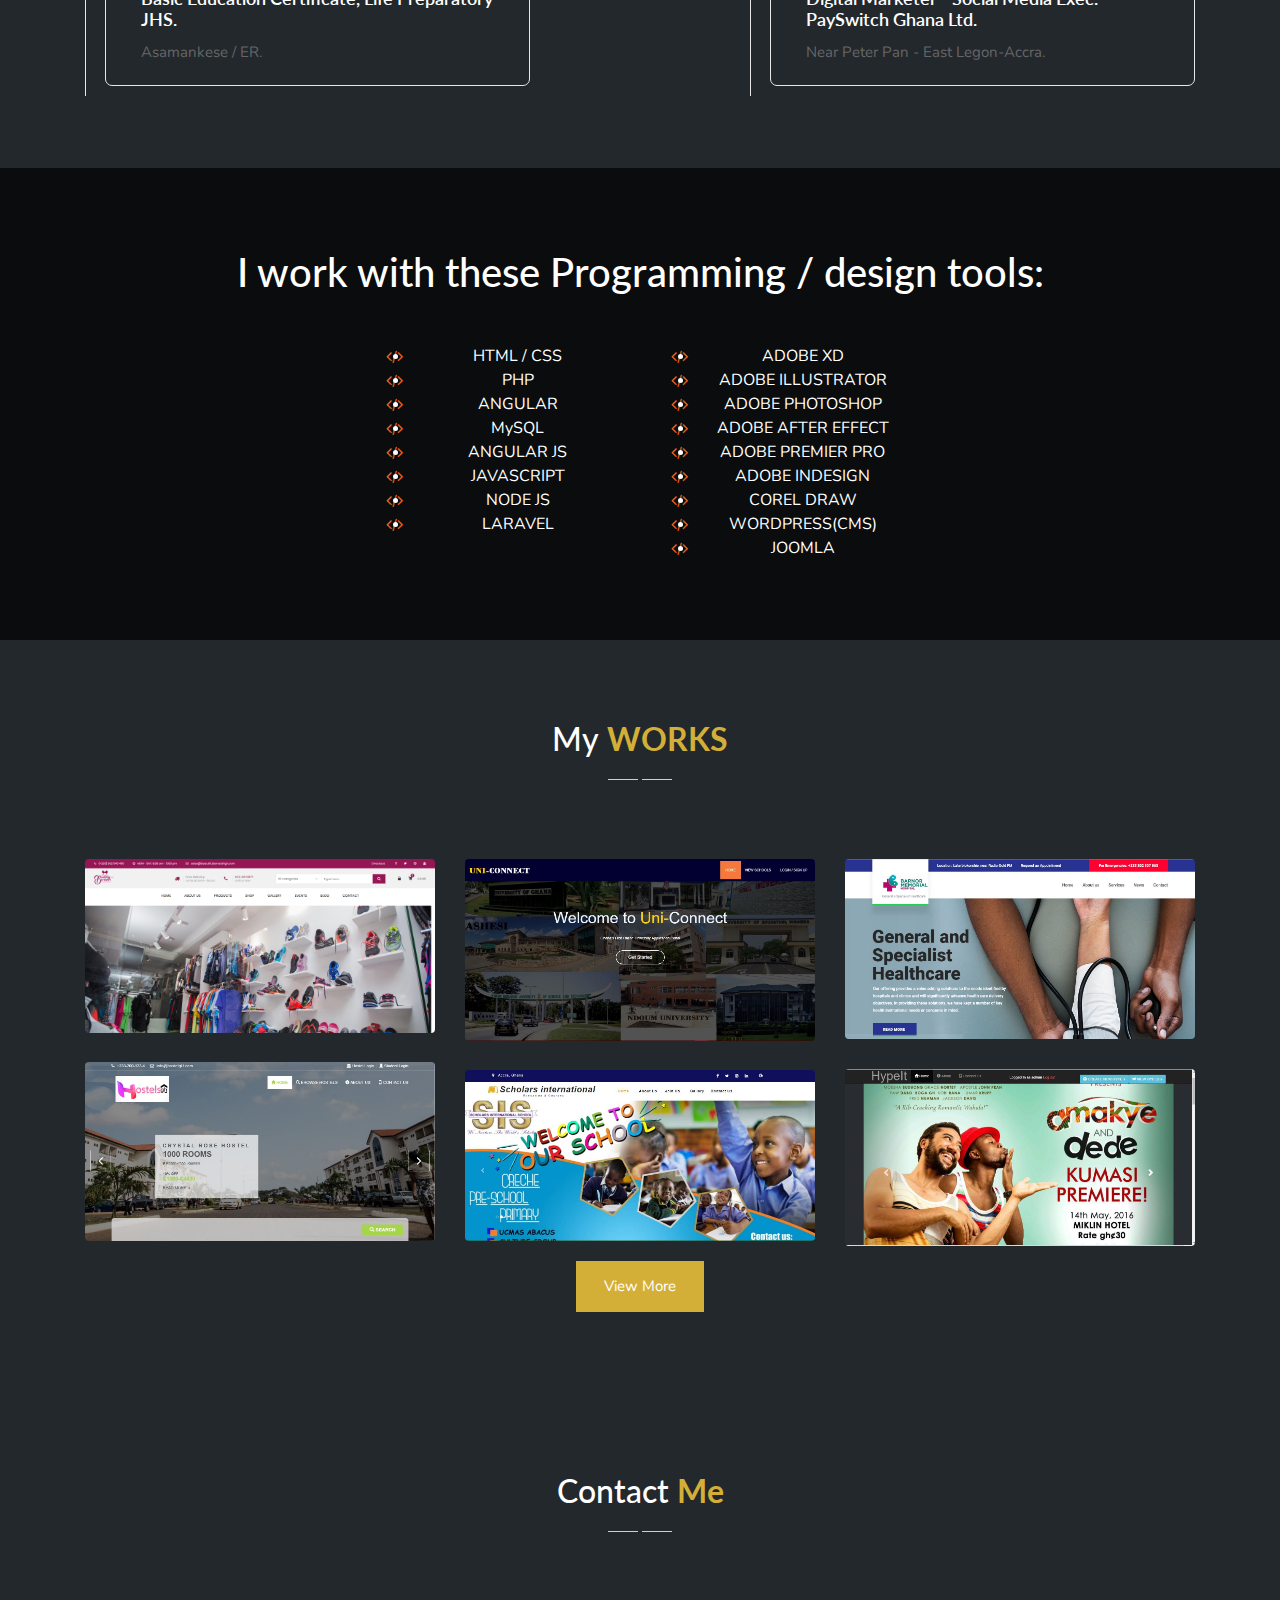
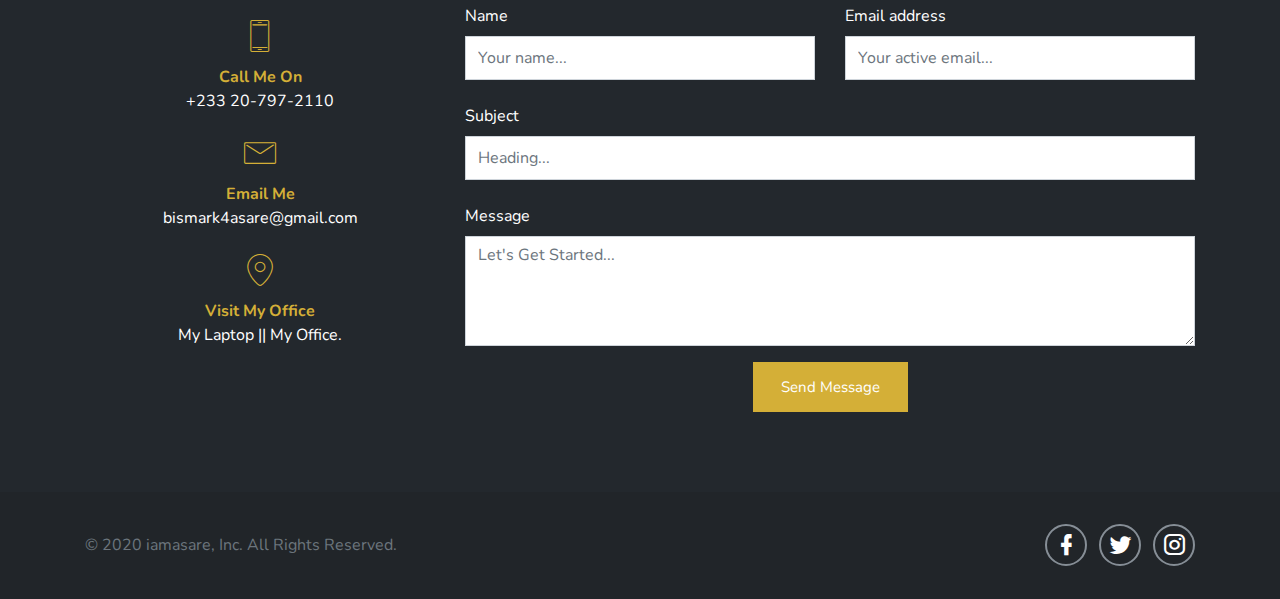
==== commit 25f6fa7a: "Update index.html" ====
--- a/index.html
+++ b/index.html
@@ -361,19 +361,21 @@
                                         <ul >
                                             <li class="list" >HTML / CSS</li>
                                             <li class="list" >PHP</li>
+                                            <li class="list">ANGULAR</li>
                                             <li class="list">MySQL</li>
                                             <li class="list">ANGULAR JS</li>
                                             <li class="list">JAVASCRIPT</li>
-                                            <lI class="list">NODE JS</li>
-                                            <lI class="list">LARAVEL</li>
+                                            <li class="list">NODE JS</li>
+                                            <li class="list">LARAVEL</li>
                                           </ul>
                                     </div>
                                     <div class="col-lg-3">
                                         <ul>
+                                            <li class="list">ADOBE XD</li>
+                                            <li class="list">ADOBE ILLUSTRATOR</li>
                                             <li class="list">ADOBE PHOTOSHOP</li>
-                                            <li class="list">ADOBE ILLUSTRATOR</li>
-                                            <li class="list">ADOBE AFTER EFFECTS</li>
-                                            <li class="list">ADOBE PREMIER RUSH</li>
+                                            <li class="list">ADOBE AFTER EFFECT</li>
+                                            <li class="list">ADOBE PREMIER PRO</li>
                                             <li class="list">ADOBE INDESIGN</li>
                                             <li class="list">COREL DRAW</li>
                                             <li class="list">WORDPRESS(CMS)</li>
